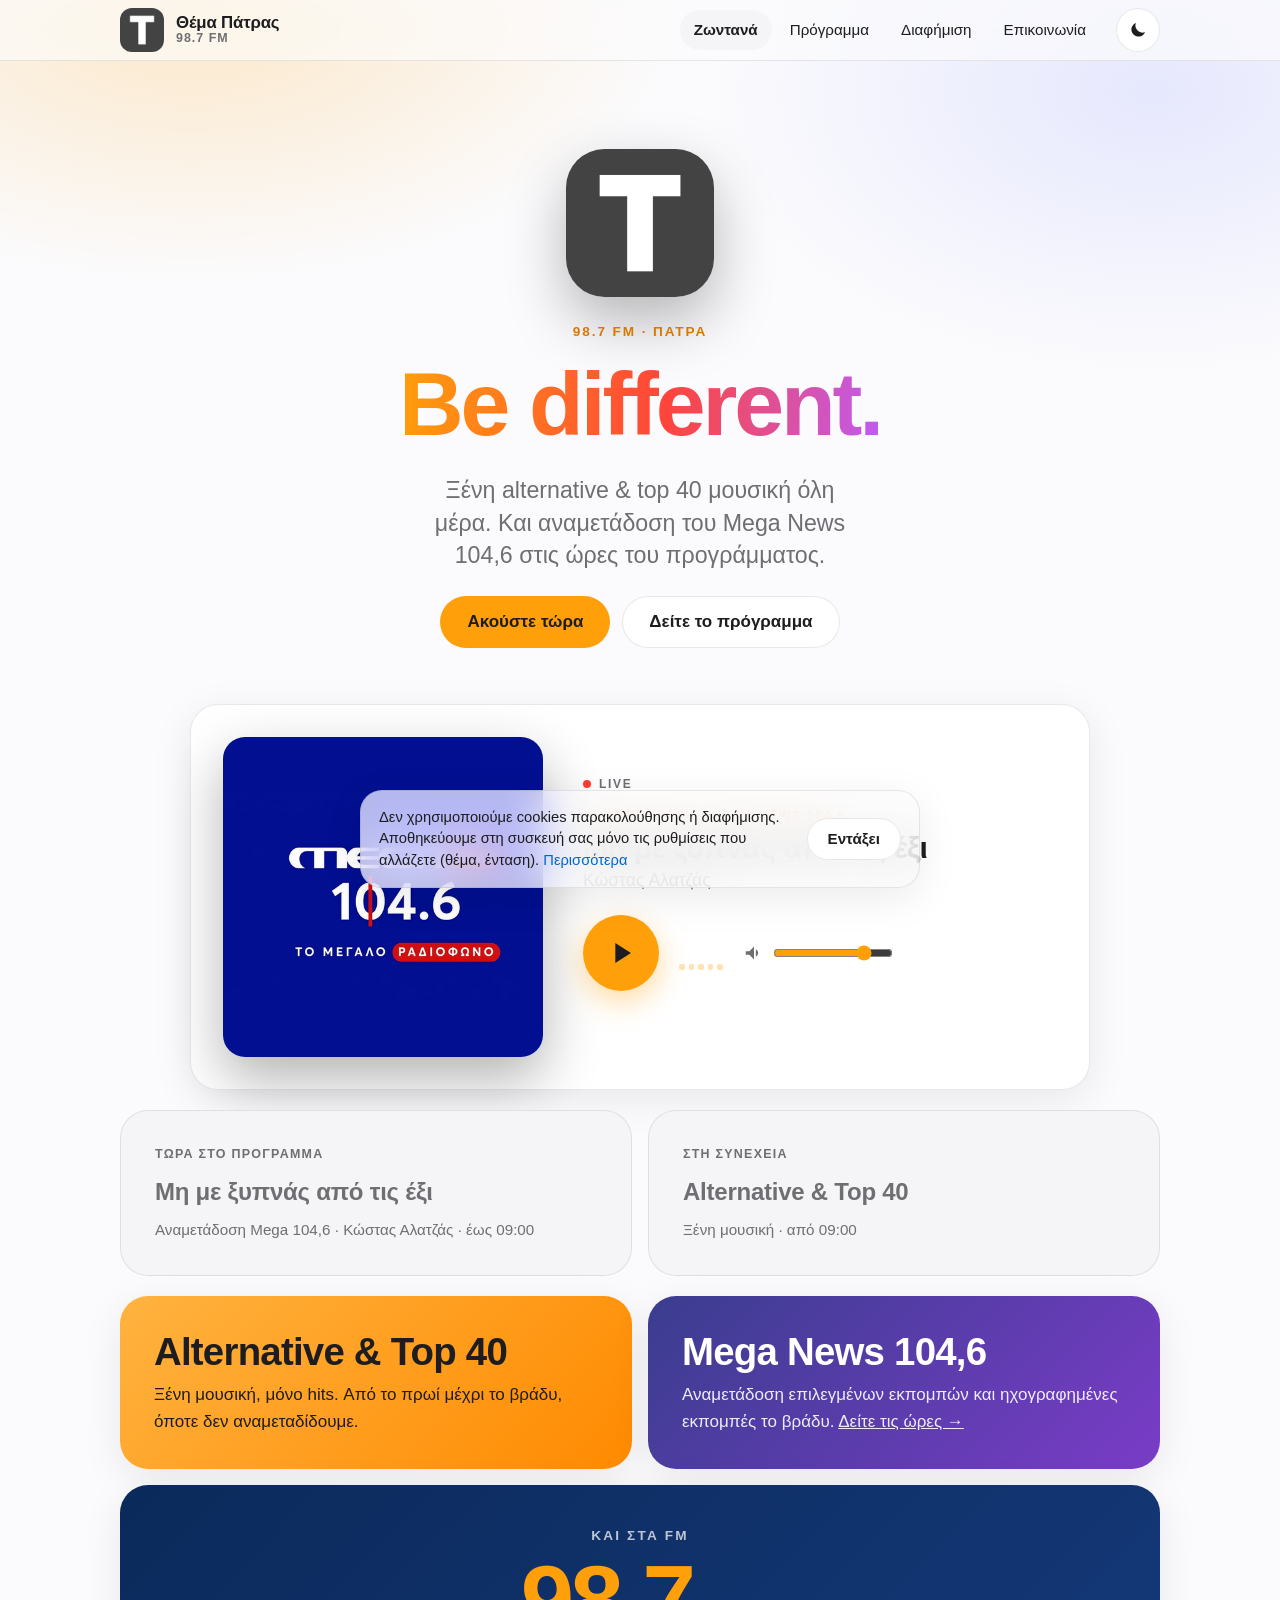
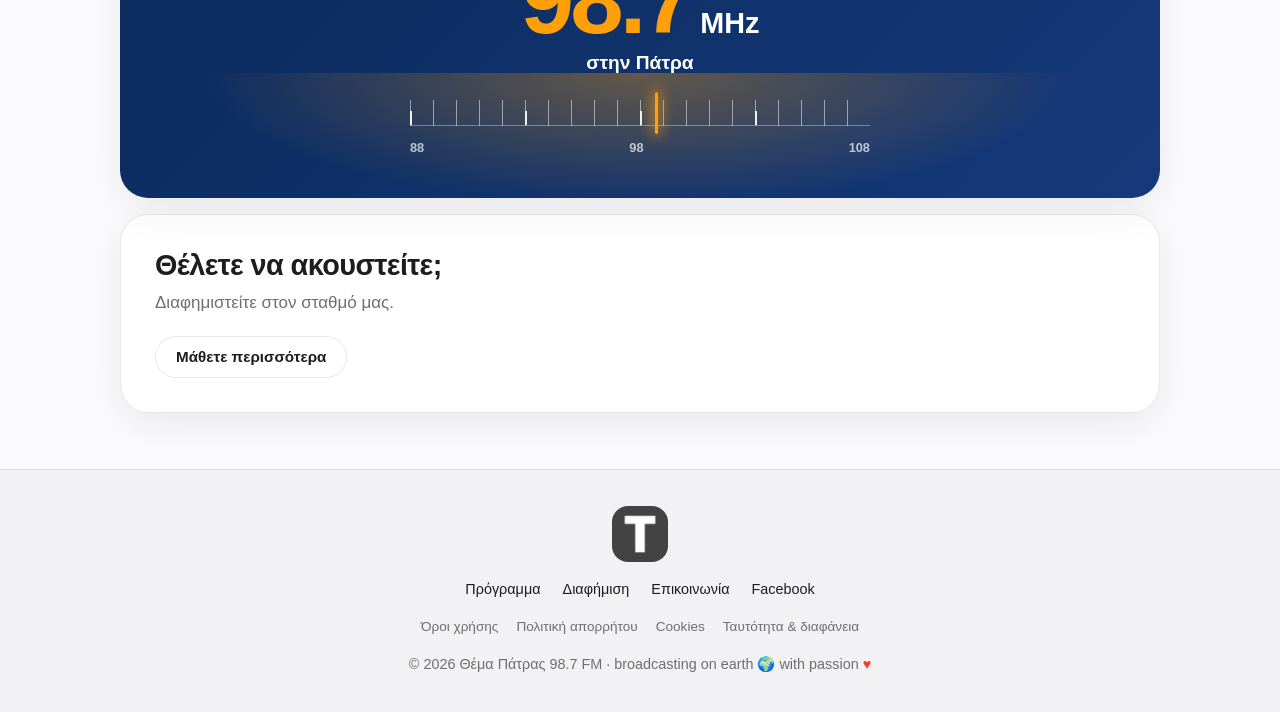
==== index.html @ 4e19d54f "changes" ====
<!DOCTYPE html>
<html lang="el">
<head>
<meta charset="utf-8">
<meta name="viewport" content="width=device-width, initial-scale=1, viewport-fit=cover">
<title>Θέμα Πάτρας 98.7 FM · Ακούστε ζωντανά</title>
<meta name="description" content="Ακούστε ζωντανά το Θέμα Πάτρας 98.7 FM. Ξένη alternative και top 40 μουσική, αναμετάδοση Mega News 104,6 και διαφημιστικά πακέτα για επιχειρήσεις της Πάτρας.">
<link rel="canonical" href="https://themapatras.gr/">
<meta name="google-site-verification" content="m3Zw3w_O_yiJUSuFVRw_NWfstfQjdAw9A45Jegm-8Cs">
<meta name="theme-color" content="#fbfbfd">
<meta name="color-scheme" content="light dark">
<meta name="apple-mobile-web-app-capable" content="yes">
<meta name="mobile-web-app-capable" content="yes">
<meta name="apple-mobile-web-app-title" content="Θέμα 98.7">
<meta property="og:type" content="website">
<meta property="og:site_name" content="Θέμα Πάτρας 98.7 FM">
<meta property="og:title" content="Θέμα Πάτρας 98.7 FM · be different">
<meta property="og:description" content="Ακούστε ζωντανά, στο browser σας ή στους 98.7 FM στην Πάτρα.">
<meta property="og:url" content="https://themapatras.gr/">
<meta property="og:image" content="https://themapatras.gr/images/og-image.png">
<meta property="og:locale" content="el_GR">
<meta name="twitter:card" content="summary_large_image">
<link rel="icon" href="favicon.ico" sizes="48x48">
<link rel="icon" type="image/png" sizes="32x32" href="favicon-32x32.png">
<link rel="icon" type="image/png" sizes="16x16" href="favicon-16x16.png">
<link rel="apple-touch-icon" sizes="180x180" href="apple-touch-icon.png">
<link rel="manifest" href="site.webmanifest">
<link rel="preconnect" href="https://radio.themapatras.gr">
<script>try{var t=localStorage.getItem('theme');if(t)document.documentElement.dataset.theme=t}catch(e){}</script>
<link rel="stylesheet" href="style.css">
<script type="application/ld+json">{"@context":"https://schema.org","@type":"RadioStation","name":"Θέμα Πάτρας 98.7 FM","slogan":"be different","url":"https://themapatras.gr/","logo":"https://themapatras.gr/images/mark.png","email":"themapatras@gmail.com","telephone":"+302610995364","areaServed":"Πάτρα","sameAs":["https://www.facebook.com/themapatras"]}</script>
</head>
<body data-route="home">
<a class="skip" href="#main">Μετάβαση στο περιεχόμενο</a>
<div class="ambient" aria-hidden="true"><div class="ambient-art" id="ambient"></div></div>

<header class="nav" id="top">
  <div class="nav-in">
    <a class="brand" href="#/" aria-label="Θέμα Πάτρας 98.7 FM, αρχική">
      <img src="images/mark.png" width="44" height="44" alt="">
      <span><b>Θέμα Πάτρας</b><small>98.7 FM</small></span>
    </a>
    <nav class="links" aria-label="Κύριο μενού">
      <a href="#/" data-r="home">Ζωντανά</a>
      <a href="#/programma" data-r="programma">Πρόγραμμα</a>
      <a href="#/diafimisi" data-r="diafimisi">Διαφήμιση</a>
      <a href="#/epikoinonia" data-r="epikoinonia">Επικοινωνία</a>
    </nav>
    <div class="nav-actions">
      <button id="theme" class="icon-btn" type="button" aria-label="Εναλλαγή φωτεινού και σκούρου θέματος">
        <svg class="i-moon" viewBox="0 0 24 24" aria-hidden="true"><path d="M20.5 14.5A8.5 8.5 0 0 1 9.5 3.5a8.5 8.5 0 1 0 11 11z"/></svg>
        <svg class="i-sun" viewBox="0 0 24 24" aria-hidden="true"><circle cx="12" cy="12" r="4.2"/><path d="M12 2v2.5M12 19.5V22M2 12h2.5M19.5 12H22M4.9 4.9l1.8 1.8M17.3 17.3l1.8 1.8M4.9 19.1l1.8-1.8M17.3 6.7l1.8-1.8" stroke="currentColor" stroke-width="1.8" stroke-linecap="round" fill="none"/></svg>
      </button>
      <button id="burger" class="icon-btn burger" type="button" aria-label="Μενού" aria-expanded="false" aria-controls="menu"><span></span><span></span></button>
    </div>
  </div>
</header>
<nav id="menu" class="menu" hidden aria-label="Μενού κινητού">
  <a href="#/" data-r="home">Ζωντανά</a>
  <a href="#/programma" data-r="programma">Πρόγραμμα</a>
  <a href="#/diafimisi" data-r="diafimisi">Διαφήμιση</a>
  <a href="#/epikoinonia" data-r="epikoinonia">Επικοινωνία</a>
</nav>

<main id="main">

<!-- ============ ΑΡΧΙΚΗ ============ -->
<section class="view" id="v-home" data-title="Θέμα Πάτρας 98.7 FM · Ακούστε ζωντανά">
  <div class="hero">
    <img class="hero-mark" src="images/mark.png" width="120" height="120" alt="Λογότυπο Θέμα Πάτρας">
    <p class="eyebrow">98.7 FM · Πάτρα</p>
    <h1 tabindex="-1">Be different.</h1>
    <p class="lead">Ξένη alternative &amp; top 40 μουσική όλη μέρα. Και αναμετάδοση του Mega News 104,6 στις ώρες του προγράμματος.</p>
    <div class="cta">
      <button class="btn primary" type="button" data-play id="hero-play">Ακούστε τώρα</button>
      <a class="btn" href="#/programma">Δείτε το πρόγραμμα</a>
    </div>
  </div>

  <section class="card player" id="player" aria-label="Ζωντανή αναπαραγωγή">
    <div class="art"><img id="art" src="images/mark.png" alt="Εξώφυλλο τραγουδιού" width="400" height="400"></div>
    <div class="info">
      <span class="live"><i></i> LIVE</span>
      <p class="label" id="label">Τώρα παίζει</p>
      <p class="title" id="title" aria-live="polite">Πατήστε play για να ακούσετε</p>
      <p class="artist" id="artist"></p>
      <div class="controls">
        <button id="play" class="play" type="button" aria-label="Αναπαραγωγή" data-play>
          <svg class="i-play" viewBox="0 0 24 24" aria-hidden="true"><path d="M8 5v14l11-7z"/></svg>
          <svg class="i-pause" viewBox="0 0 24 24" aria-hidden="true"><path d="M6 5h4v14H6zM14 5h4v14h-4z"/></svg>
          <span class="spin" aria-hidden="true"></span>
        </button>
        <div class="eq" aria-hidden="true"><b></b><b></b><b></b><b></b><b></b></div>
        <label class="vol"><span class="sr">Ένταση</span>
          <svg viewBox="0 0 24 24" aria-hidden="true"><path d="M3 10v4h4l5 5V5L7 10zm13.5 2a4.5 4.5 0 0 0-2.5-4v8a4.5 4.5 0 0 0 2.5-4z"/></svg>
          <input id="vol" type="range" min="0" max="1" step="0.01" value="0.8">
        </label>
      </div>
      <p class="status" id="status" role="status"></p>
    </div>
  </section>

  <div class="nownext reveal">
    <div class="tile"><p class="k">Τώρα στο πρόγραμμα</p><p class="v" id="now-t">—</p><p class="s" id="now-s"></p></div>
    <div class="tile"><p class="k">Στη συνέχεια</p><p class="v" id="next-t">—</p><p class="s" id="next-s"></p></div>
  </div>

  <div class="bento">
    <article class="tile big warm reveal"><h2>Alternative &amp; Top 40</h2><p>Ξένη μουσική, μόνο hits. Από το πρωί μέχρι το βράδυ, όποτε δεν αναμεταδίδουμε.</p></article>
    <article class="tile big cool reveal"><h2>Mega News 104,6</h2><p>Αναμετάδοση επιλεγμένων εκπομπών και ηχογραφημένες εκπομπές το βράδυ. <a href="#/programma">Δείτε τις ώρες →</a></p></article>
    <div class="freq-card reveal">
      <p class="fc-k">Και στα FM</p>
      <p class="fc-num">98.7<small>MHz</small></p>
      <p class="fc-s">στην Πάτρα</p>
      <div class="dial" aria-hidden="true"><div class="ticks"></div><i></i><div class="scale"><span>88</span><span>98</span><span>108</span></div></div>
    </div>
    <article class="tile wide reveal"><h2>Θέλετε να ακουστείτε;</h2><p>Διαφημιστείτε στον σταθμό μας.</p><a class="btn small" href="#/diafimisi">Μάθετε περισσότερα</a></article>
  </div>
</section>

<!-- ============ ΠΡΟΓΡΑΜΜΑ ============ -->
<section class="view" id="v-programma" data-title="Πρόγραμμα · Θέμα Πάτρας 98.7 FM" hidden>
  <header class="pagehead"><p class="eyebrow">Εβδομαδιαίο</p><h1 tabindex="-1">Πρόγραμμα</h1>
    <p class="lead">Αναμετάδοση του <strong>Mega News 104,6</strong> στις ώρες που φαίνονται και ηχογραφημένες εκπομπές το βράδυ. Τις υπόλοιπες ώρες παίζει ξένη alternative &amp; top 40 μουσική.</p></header>
  <div class="seg" id="tabs" role="tablist" aria-label="Ημέρα"></div>
  <ul class="plist card" id="plist"></ul>
</section>

<!-- ============ ΔΙΑΦΗΜΙΣΗ ============ -->
<section class="view" id="v-diafimisi" data-title="Διαφήμιση · Θέμα Πάτρας 98.7 FM" hidden>
  <header class="pagehead"><p class="eyebrow">Για επιχειρήσεις</p><h1 tabindex="-1">Διαφημιστείτε στον σταθμό μας!</h1>
    <p class="lead">Επικοινωνήστε μαζί μας για να προβάλετε την επιχείρησή σας στους ακροατές μας.</p></header>
  <div class="bento three">
    <article class="tile reveal"><svg class="ico" viewBox="0 0 24 24" aria-hidden="true"><path d="M12 12a4 4 0 1 0 0-8 4 4 0 0 0 0 8zm-8 8a8 8 0 0 1 16 0z"/></svg><h2>Χιλιάδες ακροατές</h2><p>Φτάνουμε σε χιλιάδες ακροατές καθημερινά.</p></article>
    <article class="tile reveal"><svg class="ico" viewBox="0 0 24 24" aria-hidden="true"><path d="M4 4h16v12H8l-4 4zM8 8h8M8 12h5" fill="none" stroke="currentColor" stroke-width="2" stroke-linecap="round" stroke-linejoin="round"/></svg><h2>Προσαρμοσμένα πακέτα</h2><p>Διαφημιστικά πακέτα στα μέτρα της επιχείρησής σας.</p></article>
    <article class="tile reveal"><svg class="ico" viewBox="0 0 24 24" aria-hidden="true"><path d="M12 3l2.7 5.6 6.1.9-4.4 4.3 1 6.1L12 17l-5.4 2.9 1-6.1L3.2 9.5l6.1-.9z"/></svg><h2>Επιλεγμένο κοινό</h2><p>Κοινό με ισχυρή αγοραστική δύναμη.</p></article>
  </div>
  <div class="cta center reveal">
    <a class="btn primary" href="tel:+302610995364">📞 2610 995364</a>
    <a class="btn" href="#/epikoinonia">✉️ Στείλτε μήνυμα</a>
  </div>
</section>

<!-- ============ ΕΠΙΚΟΙΝΩΝΙΑ ============ -->
<section class="view" id="v-epikoinonia" data-title="Επικοινωνία · Θέμα Πάτρας 98.7 FM" hidden>
  <header class="pagehead"><p class="eyebrow">Μιλήστε μαζί μας</p><h1 tabindex="-1">Επικοινωνία</h1>
    <p class="lead">Στείλτε μας μήνυμα και θα σας απαντήσουμε το συντομότερο.</p></header>
  <div class="two">
    <div class="stack">
      <a class="tile link" href="tel:+302610995364"><span class="ic"><svg viewBox="0 0 24 24" aria-hidden="true"><path d="M22 16.9v3a2 2 0 0 1-2.2 2 19.8 19.8 0 0 1-8.6-3.1 19.5 19.5 0 0 1-6-6A19.8 19.8 0 0 1 2.1 4.2 2 2 0 0 1 4.1 2h3a2 2 0 0 1 2 1.7c.1 1 .4 1.9.7 2.8a2 2 0 0 1-.5 2.1L8.1 9.9a16 16 0 0 0 6 6l1.3-1.3a2 2 0 0 1 2.1-.4c.9.3 1.8.6 2.8.7a2 2 0 0 1 1.7 2z"/></svg></span><span class="lt"><span class="k">Τηλέφωνο</span><span class="v">2610 995364</span></span></a>
      <a class="tile link" href="mailto:themapatras@gmail.com"><span class="ic"><svg viewBox="0 0 24 24" aria-hidden="true"><rect x="3" y="5" width="18" height="14" rx="2"/><path d="m3 7 9 6 9-6"/></svg></span><span class="lt"><span class="k">Email</span><span class="v">themapatras@gmail.com</span></span></a>
      <a class="tile link" href="https://www.facebook.com/themapatras" target="_blank" rel="noopener"><span class="ic ic-fb"><svg viewBox="0 0 24 24" aria-hidden="true"><path d="M13.5 22v-8h2.7l.5-3.2h-3.2V8.7c0-.9.4-1.7 1.8-1.7H17V4.2S15.7 4 14.5 4C12 4 10.4 5.5 10.4 8.3v2.5H7.7V14h2.7v8z"/></svg></span><span class="lt"><span class="k">Facebook</span><span class="v">Ακολουθήστε μας</span></span></a>
      <div class="tile link static"><span class="ic"><svg viewBox="0 0 24 24" aria-hidden="true"><circle cx="12" cy="12" r="2"/><path d="M16.24 7.76a6 6 0 0 1 0 8.49m-8.48-.01a6 6 0 0 1 0-8.49m11.31-2.82a10 10 0 0 1 0 14.14m-14.14 0a10 10 0 0 1 0-14.14"/></svg></span><span class="lt"><span class="k">Συχνότητα</span><span class="v">98.7 FM · Πάτρα</span></span></div>
    </div>
    <form id="cform" class="card" novalidate>
      <label>Θέμα
        <select name="topic">
          <option>Γενικό μήνυμα</option>
          <option>Διαφήμιση</option>
          <option>Πρόταση για το πρόγραμμα</option>
          <option>Τεχνικό πρόβλημα</option>
        </select>
      </label>
      <label>Όνομα<input name="name" required maxlength="80" autocomplete="name"></label>
      <label>Τηλέφωνο (προαιρετικά)<input name="phone" type="tel" maxlength="30" autocomplete="tel" inputmode="tel"></label>
      <label>Μήνυμα<textarea name="message" rows="5" required maxlength="1500"></textarea></label>
      <button class="btn primary" type="submit">Άνοιγμα στο email μου</button>
      <p class="cnote">Θα ανοίξει το πρόγραμμα email σας με έτοιμο μήνυμα προς <strong>themapatras@gmail.com</strong>. Το μήνυμα φεύγει μόνο όταν πατήσετε εσείς «Αποστολή». Τίποτα δεν στέλνεται από τον ιστότοπο. <a href="#/aporrito">Απόρρητο</a></p>
      <p class="cstatus" id="cstatus" role="status"></p>
      <button class="btn small" type="button" id="ccopy" hidden>Αντιγραφή μηνύματος</button>
    </form>
  </div>
</section>

<!-- ============ ΟΡΟΙ ΧΡΗΣΗΣ ============ -->
<section class="view" id="v-oroi-xrisis" data-title="Όροι Χρήσης · Θέμα Πάτρας 98.7 FM" hidden>
  <header class="pagehead"><p class="eyebrow">Νομικά</p><h1 tabindex="-1">Όροι Χρήσης</h1><p class="lead">Τελευταία ενημέρωση: 22 Οκτωβρίου 2026</p></header>
  <article class="card doc">
    <h2>1. Ποιοι είμαστε και αποδοχή των όρων</h2>
    <p>Ο ιστότοπος themapatras.gr λειτουργεί για τον ραδιοφωνικό σταθμό «Θέμα Πάτρας 98.7 FM». Τα στοιχεία του φορέα που τον λειτουργεί αναγράφονται στη σελίδα <a href="#/taytotita">Ταυτότητα &amp; διαφάνεια</a>. Με την πρόσβαση και τη χρήση του ιστότοπου αποδέχεστε τους παρόντες όρους. Αν δεν συμφωνείτε, παρακαλούμε να μη χρησιμοποιείτε τον ιστότοπο.</p>

    <h2>2. Τι προσφέρει ο ιστότοπος</h2>
    <p>Ζωντανή ακρόαση του προγράμματος του σταθμού, πληροφορίες για το πρόγραμμα, στοιχεία και φόρμα επικοινωνίας και πληροφορίες για διαφήμιση στον σταθμό. Η ακρόαση είναι δωρεάν. Το κόστος της σύνδεσής σας στο διαδίκτυο (π.χ. δεδομένα κινητής) βαρύνει εσάς.</p>

    <h2>3. Πρόγραμμα, αναμεταδόσεις και ηχογραφημένες εκπομπές</h2>
    <p>Το πρόγραμμα που εμφανίζεται είναι ενδεικτικό και μπορεί να αλλάξει οποιαδήποτε στιγμή χωρίς προειδοποίηση. Ο σταθμός αναμεταδίδει επιλεγμένες εκπομπές του Mega News 104,6 και παίζει ηχογραφημένες εκπομπές. Οι ηχογραφημένες εκπομπές ενδέχεται να είναι της προηγούμενης ημέρας, ανάλογα με το πότε τις διαθέτει το Mega News 104,6, και η διάρκειά τους είναι μεταβλητή.</p>
    <p>Οι τίτλοι εκπομπών, τα ονόματα παρουσιαστών, τα λογότυπα και τα διακριτικά γνωρίσματα του Mega News 104,6 και κάθε άλλου τρίτου ανήκουν στους νόμιμους δικαιούχους τους. Αναφέρονται αποκλειστικά για την ενημέρωση του κοινού σχετικά με το πρόγραμμα και δεν σημαίνουν ότι ο δικαιούχος εγκρίνει ή χρηματοδοτεί τον ιστότοπό μας, εκτός αν αναφέρεται ρητά.</p>

    <h2>4. Πνευματική ιδιοκτησία</h2>
    <p>Το περιεχόμενο του ιστότοπου και του προγράμματος (μουσική, εκπομπές, κείμενα, γραφικά, λογότυπα, σχεδιασμός και κώδικας) προστατεύεται από τη νομοθεσία για την πνευματική ιδιοκτησία (ν. 2121/1993) και τις διεθνείς συμβάσεις. Επιτρέπεται η ακρόαση για προσωπική, μη εμπορική χρήση.</p>
    <p>Χωρίς προηγούμενη γραπτή άδεια απαγορεύονται: η ηχογράφηση ή η αποθήκευση του προγράμματος, η αναμετάδοση, η δημόσια εκτέλεση ή η διάθεσή του σε τρίτους, η ενσωμάτωση του player σε άλλους ιστότοπους ή εφαρμογές, και η αυτοματοποιημένη συλλογή (scraping) περιεχομένου. Επιτρέπεται η σύνδεση (link) προς την αρχική σελίδα.</p>

    <h2>5. Στοιχεία από υπηρεσίες τρίτων</h2>
    <p>Τα εξώφυλλα και τα στοιχεία των τραγουδιών που εμφανίζονται στο «Τώρα παίζει» αντλούνται αυτόματα από υπηρεσίες τρίτων (Apple iTunes Search, Deezer, MusicBrainz και Cover Art Archive) και ανήκουν στους δικαιούχους τους. Ο καιρός προέρχεται από την υπηρεσία Open-Meteo. Τα στοιχεία αυτά είναι ενδεικτικά, μπορεί να είναι ανακριβή ή να λείπουν και δεν τα ελέγχουμε.</p>

    <h2>6. Διαφημίσεις</h2>
    <p>Ο διαφημιζόμενος ευθύνεται για το περιεχόμενο και τη νομιμότητα των διαφημιστικών του μηνυμάτων, σύμφωνα με την ισχύουσα νομοθεσία (μεταξύ άλλων την προστασία των καταναλωτών, ν. 2251/1994). Η προβολή μιας διαφήμισης δεν σημαίνει ότι ο σταθμός εγκρίνει το προϊόν ή την υπηρεσία.</p>

    <h2>7. Φόρμα επικοινωνίας</h2>
    <p>Μέσω της φόρμας μπορείτε να μας γράψετε για θέματα διαφήμισης, προγράμματος ή γενικά. Μην αποστέλλετε παράνομο, υβριστικό ή παραπλανητικό περιεχόμενο, ανεπιθύμητη διαφήμιση (spam) ή προσωπικά δεδομένα τρίτων. Η φόρμα δεν είναι κανάλι για έκτακτη ανάγκη. Για την επεξεργασία των στοιχείων σας δείτε την <a href="#/aporrito">Πολιτική Απορρήτου</a>.</p>

    <h2>8. Ορθή χρήση</h2>
    <p>Δεν επιτρέπεται να παρεμποδίζετε ή να υπερφορτώνετε τον ιστότοπο ή τον διακομιστή μετάδοσης, να παρακάμπτετε μέτρα ασφαλείας, να χρησιμοποιείτε αυτοματοποιημένα μέσα για μαζική λήψη του stream ή να χρησιμοποιείτε τον ιστότοπο για παράνομους σκοπούς.</p>

    <h2>9. Διαθεσιμότητα και αποποίηση</h2>
    <p>Ο ιστότοπος και η μετάδοση παρέχονται «ως έχουν». Δεν εγγυόμαστε αδιάλειπτη λειτουργία, ποιότητα ή συνέχεια του σήματος, την ακρίβεια του προγράμματος και των πληροφοριών, ούτε ότι ο ιστότοπος είναι απαλλαγμένος από σφάλματα. Ο ιστότοπος μπορεί να διακοπεί προσωρινά για συντήρηση ή για λόγους πέρα από τον έλεγχό μας.</p>

    <h2>10. Περιορισμός ευθύνης</h2>
    <p>Στο μέτρο που το επιτρέπει ο νόμος, δεν ευθυνόμαστε για έμμεσες ή αποθετικές ζημίες που προκύπτουν από τη χρήση ή την αδυναμία χρήσης του ιστότοπου, ούτε για περιεχόμενο και υπηρεσίες τρίτων. Τίποτα στους παρόντες όρους δεν περιορίζει ευθύνη που από τον νόμο δεν μπορεί να αποκλειστεί (π.χ. για δόλο ή βαρεία αμέλεια) ούτε τα δικαιώματα που έχετε ως καταναλωτής.</p>

    <h2>11. Σύνδεσμοι προς άλλους ιστότοπους</h2>
    <p>Ο ιστότοπος περιέχει σύνδεσμο προς τη σελίδα μας στο Facebook. Δεν ελέγχουμε και δεν ευθυνόμαστε για το περιεχόμενο και τους όρους ιστότοπων τρίτων.</p>

    <h2>12. Προσωπικά δεδομένα και cookies</h2>
    <p>Δείτε την <a href="#/aporrito">Πολιτική Απορρήτου</a> και την <a href="#/cookies">Πολιτική Cookies</a>.</p>

    <h2>13. Τροποποίηση των όρων</h2>
    <p>Μπορούμε να τροποποιούμε τους παρόντες όρους. Η ισχύουσα έκδοση είναι πάντα αυτή που δημοσιεύεται εδώ, με την ημερομηνία της τελευταίας ενημέρωσης.</p>

    <h2>14. Εφαρμοστέο δίκαιο και επίλυση διαφορών</h2>
    <p>Οι παρόντες όροι διέπονται από το ελληνικό δίκαιο. Σε περίπτωση διαφοράς, προτείνουμε πρώτα την επίλυσή της φιλικά, επικοινωνώντας μαζί μας. Αν αυτό δεν είναι εφικτό, αρμόδια είναι τα δικαστήρια της Πάτρας, με την επιφύλαξη των αναγκαστικού δικαίου διατάξεων που προστατεύουν τους καταναλωτές.</p>

    <h2>15. Επικοινωνία</h2>
    <p>themapatras@gmail.com · <a href="tel:+302610995364">2610 995364</a></p>
  </article>
</section>

<!-- ============ ΑΠΟΡΡΗΤΟ ============ -->
<section class="view" id="v-aporrito" data-title="Πολιτική Απορρήτου · Θέμα Πάτρας 98.7 FM" hidden>
  <header class="pagehead"><p class="eyebrow">Νομικά</p><h1 tabindex="-1">Πολιτική Απορρήτου</h1><p class="lead">Τελευταία ενημέρωση: 22 Οκτωβρίου 2026</p></header>
  <article class="card doc">
    <p>Σεβόμαστε τα προσωπικά σας δεδομένα και συλλέγουμε τα ελάχιστα δυνατά. Ο ιστότοπος <strong>δεν έχει εγγραφή χρηστών, δεν έχει διαφημίσεις και δεν χρησιμοποιεί εργαλεία στατιστικής ή παρακολούθησης</strong> (π.χ. Google Analytics). Η σελίδα εξηγεί ποια δεδομένα επεξεργαζόμαστε, γιατί, και ποια είναι τα δικαιώματά σας, σύμφωνα με τον Γενικό Κανονισμό Προστασίας Δεδομένων (ΕΕ) 2016/679 (ΓΚΠΔ) και τον ν. 4624/2019.</p>

    <h2>1. Υπεύθυνος επεξεργασίας</h2>
    <p>Υπεύθυνος επεξεργασίας είναι ο φορέας που λειτουργεί τον σταθμό «Θέμα Πάτρας 98.7 FM». Τα πλήρη στοιχεία του αναγράφονται στη σελίδα <a href="#/taytotita">Ταυτότητα &amp; διαφάνεια</a>. Για κάθε θέμα προσωπικών δεδομένων μπορείτε να επικοινωνείτε στο <a href="mailto:themapatras@gmail.com">themapatras@gmail.com</a>.</p>

    <h2>2. Ποια δεδομένα επεξεργαζόμαστε</h2>
    <h3>α) Όταν ακούτε το ραδιόφωνο</h3>
    <p>Ο διακομιστής μετάδοσης (radio.themapatras.gr) λαμβάνει τεχνικά στοιχεία σύνδεσης, όπως η διεύθυνση IP, ο τύπος συσκευής/προγράμματος περιήγησης και η ώρα σύνδεσης, για να σας στείλει τον ήχο. Σκοπός: παροχή της υπηρεσίας, ασφάλεια και ενδεικτικά στατιστικά αριθμού ακροατών. Νομική βάση: έννομο συμφέρον μας να λειτουργεί και να προστατεύεται η υπηρεσία (άρθρο 6 παρ. 1 στ΄ ΓΚΠΔ). Τα στοιχεία διατηρούνται μόνο για όσο χρόνο είναι αναγκαίο για τους παραπάνω σκοπούς.</p>
    <h3>β) Όταν επισκέπτεστε τον ιστότοπο</h3>
    <p>Ο ιστότοπος φιλοξενείται στην υπηρεσία DigitalOcean (κέντρο δεδομένων Φρανκφούρτης). Ο πάροχος φιλοξενίας επεξεργάζεται τεχνικά δεδομένα σύνδεσης (π.χ. διεύθυνση IP) για τη λειτουργία και την ασφάλεια της υπηρεσίας.</p>
    <h3>γ) Όταν μας γράφετε από τη σελίδα Επικοινωνία</h3>
    <p>Η φόρμα δεν στέλνει δεδομένα από τον ιστότοπο και δεν τα αποθηκεύουμε. Συντάσσει ένα μήνυμα και το ανοίγει στο δικό σας πρόγραμμα email, προς themapatras@gmail.com (υπηρεσία Gmail της Google). Το μήνυμα φτάνει σε εμάς μόνο αν το στείλετε εσείς. Όταν το λάβουμε, επεξεργαζόμαστε τα στοιχεία που περιέχει (email σας, όνομα, προαιρετικά τηλέφωνο και το κείμενο) για να σας απαντήσουμε και να διεκπεραιώσουμε το αίτημά σας (π.χ. πρόταση διαφήμισης). Νομική βάση: η λήψη μέτρων κατόπιν αιτήματός σας (άρθρο 6 παρ. 1 β΄) και, για κάθε άλλο μήνυμα, το έννομο συμφέρον μας να απαντάμε σε όσους μας γράφουν (άρθρο 6 παρ. 1 στ΄). Διατηρούμε το μήνυμα για όσο χρειάζεται για να απαντήσουμε και να διεκπεραιώσουμε το αίτημα, και μετά το διαγράφουμε, εκτός αν υπάρχει νομική υποχρέωση ή συνεργασία που απαιτεί μεγαλύτερη διατήρηση.</p>
    <h3>δ) Υπηρεσίες τρίτων που καλεί η σελίδα</h3>
    <p>Για τη λειτουργία της σελίδας γίνονται κλήσεις στις εξής υπηρεσίες: <strong>Open-Meteo</strong> (καιρός Πάτρας), και, για το εξώφυλλο του τραγουδιού που παίζει, στις <strong>Apple (iTunes Search)</strong>, <strong>Deezer</strong>, <strong>MusicBrainz</strong> και <strong>Cover Art Archive</strong>. Προς τις υπηρεσίες αυτές στέλνονται μόνο το όνομα του καλλιτέχνη και ο τίτλος του τραγουδιού ή οι συντεταγμένες της Πάτρας, όχι δικά σας στοιχεία. Λόγω της φύσης του διαδικτύου, κάθε υπηρεσία βλέπει τη διεύθυνση IP σας και εφαρμόζει τη δική της πολιτική απορρήτου. Νομική βάση: έννομο συμφέρον μας να προσφέρουμε πλήρη εμπειρία (άρθρο 6 παρ. 1 στ΄).</p>
    <h3>ε) Αποθήκευση ρυθμίσεων στη συσκευή σας</h3>
    <p>Αποθηκεύουμε στη συσκευή σας μόνο τις ρυθμίσεις που εσείς αλλάζετε (θέμα εμφάνισης, ένταση ήχου). Δείτε την <a href="#/cookies">Πολιτική Cookies</a>.</p>

    <h2>3. Αποδέκτες των δεδομένων</h2>
    <p>Δεν πουλάμε ούτε μοιραζόμαστε τα δεδομένα σας για διαφημιστικούς σκοπούς. Αποδέκτες είναι μόνο οι πάροχοι που αναφέρονται παραπάνω και που είναι απαραίτητοι για τη λειτουργία (φιλοξενία, email), καθώς και δημόσιες αρχές όταν το απαιτεί ο νόμος.</p>

    <h2>4. Διαβίβαση εκτός Ευρωπαϊκού Οικονομικού Χώρου</h2>
    <p>Ορισμένοι από τους παραπάνω παρόχους (π.χ. Google, Apple, MusicBrainz/Internet Archive) ενδέχεται να βρίσκονται ή να επεξεργάζονται δεδομένα εκτός ΕΟΧ, π.χ. στις ΗΠΑ, με τις εγγυήσεις που προβλέπει ο ΓΚΠΔ (άρθρα 44 επ.). Η αποστολή email προς εμάς γίνεται με δική σας πρωτοβουλία.</p>

    <h2>5. Τα δικαιώματά σας</h2>
    <p>Έχετε δικαίωμα πρόσβασης στα δεδομένα σας, διόρθωσης, διαγραφής, περιορισμού της επεξεργασίας, φορητότητας και εναντίωσης. Όπου η επεξεργασία βασίζεται στη συγκατάθεσή σας, μπορείτε να την ανακαλέσετε οποτεδήποτε, χωρίς να θίγεται η νομιμότητα της επεξεργασίας που έγινε πριν την ανάκληση. Για να τα ασκήσετε, γράψτε μας στο <a href="mailto:themapatras@gmail.com">themapatras@gmail.com</a>. Θα απαντήσουμε το αργότερο εντός ενός μηνός, σύμφωνα με τον ΓΚΠΔ.</p>
    <p>Έχετε επίσης δικαίωμα να υποβάλετε καταγγελία στην Αρχή Προστασίας Δεδομένων Προσωπικού Χαρακτήρα (Κηφισίας 1-3, 115 23 Αθήνα, <a href="https://www.dpa.gr" target="_blank" rel="noopener">www.dpa.gr</a>, τηλ. 210 6475600).</p>

    <h2>6. Ασφάλεια</h2>
    <p>Ο ιστότοπος λειτουργεί με κρυπτογραφημένη σύνδεση (HTTPS). Συλλέγουμε μόνο τα απαραίτητα και περιορίζουμε την πρόσβαση στα μηνύματα που λαμβάνουμε.</p>

    <h2>7. Ανήλικοι</h2>
    <p>Ο ιστότοπος δεν απευθύνεται σε παιδιά κάτω των 15 ετών και δεν συλλέγουμε εν γνώσει μας δεδομένα τους. Αν πιστεύετε ότι ανήλικος μας έστειλε στοιχεία, επικοινωνήστε μαζί μας για να τα διαγράψουμε.</p>

    <h2>8. Αυτοματοποιημένες αποφάσεις</h2>
    <p>Δεν κάνουμε αυτοματοποιημένη λήψη αποφάσεων ή κατάρτιση προφίλ με βάση τα δεδομένα σας.</p>

    <h2>9. Αλλαγές</h2>
    <p>Αν αλλάξει ο τρόπος που επεξεργαζόμαστε δεδομένα, θα ενημερώσουμε τη σελίδα και την ημερομηνία της τελευταίας ενημέρωσης.</p>
  </article>
</section>

<!-- ============ COOKIES ============ -->
<section class="view" id="v-cookies" data-title="Πολιτική Cookies · Θέμα Πάτρας 98.7 FM" hidden>
  <header class="pagehead"><p class="eyebrow">Νομικά</p><h1 tabindex="-1">Πολιτική Cookies</h1><p class="lead">Τελευταία ενημέρωση: 22 Οκτωβρίου 2026</p></header>
  <article class="card doc">
    <h2>Συνοπτικά</h2>
    <p>Ο ιστότοπος <strong>δεν ορίζει cookies</strong> και <strong>δεν χρησιμοποιεί cookies παρακολούθησης, στατιστικής ή διαφήμισης</strong>. Χρησιμοποιεί μόνο την τοπική αποθήκευση του προγράμματος περιήγησής σας (localStorage) για να θυμάται ρυθμίσεις που εσείς επιλέγετε. Τίποτα από αυτά δεν αποστέλλεται σε εμάς ή σε τρίτους.</p>

    <h2>Τι αποθηκεύουμε στη συσκευή σας</h2>
    <dl class="kv">
      <div><dt><code>theme</code></dt><dd>Το θέμα εμφάνισης (φωτεινό ή σκούρο). Αποθηκεύεται μόνο όταν πατήσετε το κουμπί εναλλαγής θέματος.</dd></div>
      <div><dt><code>vol</code></dt><dd>Η ένταση του ήχου. Αποθηκεύεται μόνο όταν μετακινήσετε το ρυθμιστικό έντασης.</dd></div>
      <div><dt><code>notice</code></dt><dd>Ότι κλείσατε την ενημέρωση για την αποθήκευση ρυθμίσεων, ώστε να μην εμφανίζεται ξανά.</dd></div>
    </dl>
    <p>Οι τιμές αυτές παραμένουν στη συσκευή σας μέχρι να τις διαγράψετε. Πρόκειται για αποθήκευση που γίνεται κατόπιν δικής σας ενέργειας για να λειτουργεί η σελίδα όπως τη ρυθμίσατε, και δεν περιλαμβάνει στοιχεία που σας αναγνωρίζουν.</p>

    <h2>Υπηρεσίες τρίτων</h2>
    <p>Για τον καιρό και τα εξώφυλλα τραγουδιών, η σελίδα καλεί υπηρεσίες τρίτων (Open-Meteo, Apple, Deezer, MusicBrainz, Cover Art Archive). Εμείς δεν ορίζουμε cookies μέσω αυτών, αλλά κάθε υπηρεσία εφαρμόζει τη δική της πολιτική. Περισσότερα στην <a href="#/aporrito">Πολιτική Απορρήτου</a>. Στο υποσέλιδο υπάρχει μόνο σύνδεσμος προς το Facebook, χωρίς ενσωματωμένα εργαλεία κοινωνικών δικτύων.</p>

    <h2>Πώς να διαγράψετε ή να ελέγξετε τις ρυθμίσεις</h2>
    <p>Μπορείτε να διαγράψετε όσα αποθηκεύσαμε με το παρακάτω κουμπί, ή από τις ρυθμίσεις του προγράμματος περιήγησής σας (διαγραφή δεδομένων ιστότοπου).</p>
    <p><button type="button" class="btn small" id="clear-prefs">Διαγραφή αποθηκευμένων ρυθμίσεων</button> <span class="cstatus ok" id="clear-msg" role="status"></span></p>
  </article>
</section>

<!-- ============ ΤΑΥΤΟΤΗΤΑ ============ -->
<section class="view" id="v-taytotita" data-title="Ταυτότητα & διαφάνεια · Θέμα Πάτρας 98.7 FM" hidden>
  <header class="pagehead"><p class="eyebrow">Νομικά</p><h1 tabindex="-1">Ταυτότητα &amp; διαφάνεια</h1><p class="lead">Ποιοι είμαστε και πώς μπορείτε να επικοινωνήσετε μαζί μας</p></header>
  <article class="card doc">
    <h2>Στοιχεία σταθμού</h2>
    <dl class="kv" id="ident">
      <div><dt>Εμπορική επωνυμία</dt><dd>Θέμα Πάτρας 98.7 FM</dd></div>
      <div><dt>Συχνότητα</dt><dd>98.7 MHz FM, Πάτρα, και ζωντανά στο διαδίκτυο</dd></div>
      <div><dt>Ιστότοπος</dt><dd>themapatras.gr</dd></div>
      <div><dt>Τηλέφωνο</dt><dd><a href="tel:+302610995364">2610 995364</a></dd></div>
      <div><dt>Email</dt><dd><a href="mailto:themapatras@gmail.com">themapatras@gmail.com</a></dd></div>
      <div><dt>Facebook</dt><dd><a href="https://www.facebook.com/themapatras" target="_blank" rel="noopener">facebook.com/themapatras</a></dd></div>
    </dl>

    <h2>Διαφάνεια παρόχου υπηρεσιών μέσων ενημέρωσης</h2>
    <p>Σύμφωνα με τον Κανονισμό (ΕΕ) 2024/1083 για την ελευθερία των μέσων ενημέρωσης (European Media Freedom Act), που εφαρμόζεται στην Ελλάδα με τον ν. 5253/2025 (άρθρο 27), οι πάροχοι υπηρεσιών μέσων ενημέρωσης οφείλουν να παρέχουν εύκολα και άμεσα στοιχεία για την ταυτότητα και την ιδιοκτησία τους και για τα ποσά κρατικής διαφήμισης που εισέπραξαν. Τα στοιχεία αυτά δημοσιεύονται παρακάτω.</p>
    <dl class="kv" id="transp"></dl>

    <h2>Δικτύωση με το Mega News 104,6</h2>
    <p>Ο σταθμός αναμεταδίδει μέρος του προγράμματος του Mega News 104,6 βάσει συμφωνίας δικτύωσης, σύμφωνα με το άρθρο 11 του ν. 3592/2007 και την Οδηγία 1/2026 του ΕΣΡ. Ο συνολικός χρόνος δικτύωσης δεν υπερβαίνει τις έξι (6) ώρες ημερησίως. Οι ώρες αναμετάδοσης είναι: Δευτέρα–Παρασκευή 08:00–12:00 και 13:00–15:00, Σάββατο–Κυριακή 07:00–09:00 και 11:00–15:00. Οι εκπομπές αυτές παράγονται και ανήκουν στο Mega News 104,6.</p>

    <h2>Περιεχόμενο τρίτων</h2>
    <p>Ο σταθμός αναμεταδίδει επιλεγμένες εκπομπές του Mega News 104,6 και παίζει ηχογραφημένες εκπομπές. Για τις εκπομπές αυτές υπεύθυνος για το περιεχόμενο είναι ο εκάστοτε δημιουργός και πάροχός τους. Δείτε και τους <a href="#/oroi-xrisis">Όρους Χρήσης</a>.</p>

    <h2>Παράπονα και επικοινωνία</h2>
    <p>Για ερωτήματα, διορθώσεις ή παράπονα σχετικά με το πρόγραμμα ή τον ιστότοπο, γράψτε μας στο <a href="mailto:themapatras@gmail.com">themapatras@gmail.com</a> ή από τη σελίδα <a href="#/epikoinonia">Επικοινωνία</a>.</p>
  </article>
</section>

</main>

<footer class="foot">
  <div class="foot-in">
    <img src="images/mark.png" width="56" height="56" alt="">
    <p class="weather" id="weather" hidden></p>
    <nav class="flinks" aria-label="Υποσέλιδο">
      <a href="#/programma">Πρόγραμμα</a><a href="#/diafimisi">Διαφήμιση</a><a href="#/epikoinonia">Επικοινωνία</a>
      <a href="https://www.facebook.com/themapatras" target="_blank" rel="noopener">Facebook</a>
    </nav>
    <nav class="flinks legal" aria-label="Νομικά">
      <a href="#/oroi-xrisis">Όροι χρήσης</a><a href="#/aporrito">Πολιτική απορρήτου</a><a href="#/cookies">Cookies</a><a href="#/taytotita">Ταυτότητα &amp; διαφάνεια</a>
    </nav>
    <p class="copy">© <span id="year">2026</span> Θέμα Πάτρας 98.7 FM · broadcasting on earth 🌍 with passion <span class="heart">♥</span></p>
  </div>
</footer>

<!-- Μόνιμος mini player (εμφανίζεται σε όλες τις σελίδες εκτός της αρχικής) -->
<div class="mini" id="mini" role="region" aria-label="Ζωντανό ραδιόφωνο">
  <img id="mart" src="images/mark.png" width="48" height="48" alt="">
  <a class="mtxt" href="#/" aria-label="Μετάβαση στο player"><b id="mtitle">Θέμα Πάτρας 98.7</b><span id="martist">Πατήστε play</span></a>
  <button class="play sm" id="mini-play" type="button" aria-label="Αναπαραγωγή" data-play>
    <svg class="i-play" viewBox="0 0 24 24" aria-hidden="true"><path d="M8 5v14l11-7z"/></svg>
    <svg class="i-pause" viewBox="0 0 24 24" aria-hidden="true"><path d="M6 5h4v14H6zM14 5h4v14h-4z"/></svg>
    <span class="spin" aria-hidden="true"></span>
  </button>
</div>

<aside class="notice" id="notice" role="region" aria-label="Ενημέρωση για αποθήκευση ρυθμίσεων" hidden>
  <p>Δεν χρησιμοποιούμε cookies παρακολούθησης ή διαφήμισης. Αποθηκεύουμε στη συσκευή σας μόνο τις ρυθμίσεις που αλλάζετε (θέμα, ένταση). <a href="#/cookies">Περισσότερα</a></p>
  <button type="button" class="btn small" id="notice-ok">Εντάξει</button>
</aside>

<dialog class="modal" id="infod" aria-labelledby="infod-h">
  <div class="mhead"><h2 id="infod-h">Ηχογραφημένες εκπομπές</h2><button type="button" class="x" id="infod-x" aria-label="Κλείσιμο">✕</button></div>
  <div id="infod-b"></div>
</dialog>

<audio id="audio" preload="none" playsinline x-webkit-airplay="allow"></audio>
<noscript><p style="text-align:center;padding:16px">Ενεργοποιήστε το JavaScript για να ακούσετε ζωντανά.</p></noscript>
<script src="app.js" defer></script>
</body>
</html>
---- style.css ----
:root{
  --bg:#fbfbfd;--bg2:#f2f2f5;--card:#fff;--card2:#f5f5f7;--text:#1d1d1f;--muted:#6e6e73;--line:rgba(0,0,0,.09);
  --accent:#ff9f0a;--ink:#1d1d1f;--link:#0066cc;--shadow:0 10px 40px rgba(0,0,0,.08);--glass:rgba(251,251,253,.72);
  --amb1:rgba(255,159,10,.22);--amb2:rgba(120,130,255,.16);--artop:.32;
  --r:28px;--nav:60px;
  color-scheme:light;
}
:root[data-theme=dark]{
  --bg:#151517;--bg2:#1c1c1f;--card:#232326;--card2:#2a2a2e;--text:#f5f5f7;--muted:#a1a1a6;--line:rgba(255,255,255,.12);
  --link:#4da3ff;--shadow:0 10px 40px rgba(0,0,0,.35);--glass:rgba(21,21,23,.72);
  --amb1:rgba(255,159,10,.2);--amb2:rgba(100,110,255,.22);--artop:.42;color-scheme:dark;
}
@media(prefers-color-scheme:dark){
  :root:not([data-theme=light]){
    --bg:#151517;--bg2:#1c1c1f;--card:#232326;--card2:#2a2a2e;--text:#f5f5f7;--muted:#a1a1a6;--line:rgba(255,255,255,.12);
    --link:#4da3ff;--shadow:0 10px 40px rgba(0,0,0,.35);--glass:rgba(21,21,23,.72);
    --amb1:rgba(255,159,10,.2);--amb2:rgba(100,110,255,.22);--artop:.42;color-scheme:dark;
  }
}
*{box-sizing:border-box;margin:0}
html{-webkit-text-size-adjust:100%;overflow-x:hidden}
body{min-height:100dvh;background:var(--bg);color:var(--text);font:17px/1.55 -apple-system,BlinkMacSystemFont,"SF Pro Text","Segoe UI",Roboto,"Helvetica Neue",Arial,sans-serif;-webkit-font-smoothing:antialiased;overflow-x:hidden;display:flex;flex-direction:column}
a{color:var(--link);text-decoration:none}a:hover{text-decoration:underline}
img{max-width:100%}
.sr,.skip:not(:focus){position:absolute;width:1px;height:1px;overflow:hidden;clip:rect(0 0 0 0)}
.skip:focus{position:fixed;top:8px;left:8px;background:var(--accent);color:#000;padding:8px 14px;border-radius:10px;z-index:99}
:focus-visible{outline:3px solid var(--link);outline-offset:3px;border-radius:8px}

/* Φόντο */
.ambient{position:fixed;inset:0;z-index:-1;pointer-events:none;background:radial-gradient(55% 45% at 15% 0%,var(--amb1),transparent 70%),radial-gradient(50% 45% at 90% 10%,var(--amb2),transparent 70%),var(--bg)}
.ambient-art{position:absolute;inset:-15%;background-size:cover;background-position:center;filter:blur(90px) saturate(1.6);opacity:0;transition:opacity 1s}
.ambient-art.on{opacity:var(--artop)}

/* Πλοήγηση */
.nav{position:sticky;top:0;z-index:30;background:var(--glass);backdrop-filter:saturate(180%) blur(22px);-webkit-backdrop-filter:saturate(180%) blur(22px);border-bottom:1px solid var(--line);padding-top:env(safe-area-inset-top)}
.nav-in{max-width:1080px;margin:0 auto;height:var(--nav);padding:0 20px;display:flex;align-items:center;gap:16px}
.brand{display:flex;align-items:center;gap:12px;color:var(--text);margin-right:auto}.brand:hover{text-decoration:none}
.brand img{width:44px;height:44px;border-radius:12px;display:block}
.brand span{display:grid;line-height:1.1}.brand b{font-size:1.05rem;letter-spacing:-.01em}.brand small{color:var(--muted);font-size:.78rem;font-weight:600;letter-spacing:.08em}
.links{display:none;gap:4px}
.links a,.menu a{color:var(--text)}
.links a{padding:8px 14px;border-radius:999px;font-size:.95rem;font-weight:500}
.links a:hover{background:var(--card2);text-decoration:none}
a[aria-current=page]{font-weight:700}
.links a[aria-current=page]{background:var(--card2)}
.nav-actions{display:flex;gap:8px}
.icon-btn{width:44px;height:44px;border-radius:50%;border:1px solid var(--line);background:var(--card);color:var(--text);display:grid;place-items:center;cursor:pointer}
.icon-btn svg{width:20px;height:20px;fill:currentColor;grid-area:1/1}
.i-sun{display:none}
:root[data-theme=dark] .i-sun{display:block}:root[data-theme=dark] .i-moon{display:none}
@media(prefers-color-scheme:dark){:root:not([data-theme=light]) .i-sun{display:block}:root:not([data-theme=light]) .i-moon{display:none}}
.burger{align-content:center;gap:5px;padding:0 12px}
.burger span{display:block;height:2px;background:var(--text);border-radius:2px;transition:transform .25s}
.burger[aria-expanded=true] span:nth-child(1){transform:translateY(3.5px) rotate(45deg)}
.burger[aria-expanded=true] span:nth-child(2){transform:translateY(-3.5px) rotate(-45deg)}
.menu{position:fixed;inset:calc(var(--nav) + env(safe-area-inset-top)) 0 0;z-index:29;background:var(--bg);display:flex;flex-direction:column;padding:16px 24px;overflow:auto}
.menu[hidden]{display:none}
.menu a{font-size:2rem;font-weight:700;letter-spacing:-.02em;padding:18px 4px;border-bottom:1px solid var(--line)}
.menu a:hover{text-decoration:none;color:var(--link)}
@media(min-width:860px){.links{display:flex}.burger{display:none}}

/* Διάταξη */
main{flex:1;width:100%;max-width:1080px;margin:0 auto;padding:0 20px 56px}
.view[hidden]{display:none}
body:not([data-route=home]) main{padding-bottom:110px}
.eyebrow{font-size:.85rem;font-weight:700;letter-spacing:.14em;text-transform:uppercase;color:#d97800}
:root[data-theme=dark] .eyebrow{color:var(--accent)}
@media(prefers-color-scheme:dark){:root:not([data-theme=light]) .eyebrow{color:var(--accent)}}
h1{font-size:clamp(2.6rem,9vw,5.6rem);line-height:1.04;letter-spacing:-.035em;font-weight:800}
h2{font-size:clamp(1.3rem,3.4vw,1.8rem);line-height:1.15;letter-spacing:-.02em}
.lead{font-size:clamp(1.1rem,2.6vw,1.45rem);line-height:1.4;color:var(--muted);max-width:42ch;margin-inline:auto}
.lead strong{color:var(--text)}
.hero{text-align:center;padding:clamp(36px,8vw,88px) 0 clamp(28px,5vw,56px);display:grid;justify-items:center;gap:16px}
.hero-mark{width:clamp(96px,22vw,148px);height:auto;aspect-ratio:1;border-radius:26%;box-shadow:0 24px 60px rgba(0,0,0,.28);margin-bottom:8px}
.hero h1{background:linear-gradient(95deg,#ff9f0a,#ff453a 55%,#bf5af2);-webkit-background-clip:text;background-clip:text;color:transparent;padding-bottom:.08em}
.pagehead{text-align:center;padding:clamp(32px,7vw,72px) 0 28px;display:grid;gap:12px;justify-items:center}
.pagehead h1{font-size:clamp(2.2rem,7vw,4.2rem)}
.cta{display:flex;gap:12px;justify-content:center;flex-wrap:wrap;margin-top:8px}
.cta.center{margin-top:28px}
.btn{display:inline-flex;align-items:center;justify-content:center;gap:8px;min-height:48px;max-width:100%;padding:12px 26px;border-radius:999px;border:1px solid var(--line);background:var(--card);color:var(--text);font:inherit;font-weight:600;cursor:pointer;text-align:center;transition:transform .15s,box-shadow .2s}
.btn:hover{transform:translateY(-1px);text-decoration:none;box-shadow:var(--shadow)}
.btn.primary{background:var(--accent);border-color:transparent;color:var(--ink)}
.btn.small{min-height:40px;padding:8px 20px;font-size:.95rem;margin-top:12px}
.btn:disabled{opacity:.6;cursor:wait}

/* Κάρτες */
.card{background:var(--card);border:1px solid var(--line);border-radius:var(--r);box-shadow:var(--shadow)}
.tile{background:var(--card);border:1px solid var(--line);border-radius:var(--r);padding:clamp(22px,4vw,34px);box-shadow:var(--shadow);display:grid;align-content:start;gap:8px}
.tile p{color:var(--muted)}
.tile.warm{background:linear-gradient(135deg,#ffb340,#ff8a00);border:0}
.tile.cool{background:linear-gradient(135deg,#3a3d8f,#7a3cc7);border:0}
.tile.warm h2,.tile.warm p{color:#1d1d1f}.tile.cool h2,.tile.cool p{color:#fff}.tile.cool p{opacity:.9}.tile.cool a{color:#fff;text-decoration:underline}
.tile.big h2{font-size:clamp(1.6rem,4.4vw,2.4rem)}
.k{font-size:.78rem;font-weight:700;letter-spacing:.1em;text-transform:uppercase;color:var(--muted)}
.v{font-size:clamp(1.15rem,3vw,1.5rem);font-weight:700;letter-spacing:-.01em;color:var(--text);overflow-wrap:anywhere}
.s{font-size:.95rem;color:var(--muted)}
.ico{width:34px;height:34px;fill:var(--accent);color:var(--accent);margin-bottom:6px}
.bento{display:grid;grid-template-columns:minmax(0,1fr);gap:16px;margin-top:20px}
.nownext{display:grid;grid-template-columns:minmax(0,1fr);gap:16px;margin-top:20px}
.nownext .tile{background:var(--card2);box-shadow:none}
.stack{display:grid;gap:12px;align-content:start}
.tile.link{color:var(--text);transition:transform .15s}.tile.link:hover{text-decoration:none;transform:translateY(-2px)}
@media(min-width:720px){
  .bento{grid-template-columns:repeat(2,minmax(0,1fr))}
  .bento .wide{grid-column:1/-1;grid-template-columns:1fr;justify-items:start}
  .bento.three{grid-template-columns:repeat(3,minmax(0,1fr))}
  .nownext{grid-template-columns:repeat(2,minmax(0,1fr))}
}

/* Player */
.player{max-width:760px;margin:0 auto;padding:clamp(20px,4vw,32px);display:grid;gap:24px;justify-items:center;text-align:center}
.art{width:min(78vw,320px);aspect-ratio:1;border-radius:22px;background:var(--card2);overflow:hidden;box-shadow:0 22px 55px rgba(0,0,0,.3)}
.art img{width:100%;height:100%;object-fit:cover;display:block;transition:opacity .35s}
.info{width:100%;display:grid;gap:2px;justify-items:center;align-content:center}
.live{display:inline-flex;align-items:center;gap:8px;font-size:.75rem;letter-spacing:.14em;font-weight:800;color:var(--muted)}
.live i{width:8px;height:8px;border-radius:50%;background:#ff3b30;box-shadow:0 0 0 0 #ff3b30}
.playing .live i{animation:ping 1.6s infinite}
@keyframes ping{70%{box-shadow:0 0 0 8px transparent}}
.label{margin-top:12px;font-size:.78rem;letter-spacing:.12em;text-transform:uppercase;color:#d97800;font-weight:800}
:root[data-theme=dark] .label{color:var(--accent)}
@media(prefers-color-scheme:dark){:root:not([data-theme=light]) .label{color:var(--accent)}}
.title{font-size:clamp(1.3rem,3.6vw,1.9rem);font-weight:700;letter-spacing:-.02em;line-height:1.2;overflow-wrap:anywhere}
.artist{color:var(--muted);font-size:1.1rem;min-height:1.6em;overflow-wrap:anywhere}
.controls{display:flex;align-items:center;justify-content:center;gap:20px;margin-top:18px;flex-wrap:wrap}
.play{position:relative;width:76px;height:76px;border:0;border-radius:50%;background:var(--accent);color:#1d1d1f;cursor:pointer;display:grid;place-items:center;transition:transform .15s;box-shadow:0 10px 30px rgba(255,159,10,.4)}
.play:hover{transform:scale(1.06)}.play:active{transform:scale(.95)}
.play svg{width:34px;height:34px;fill:currentColor;grid-area:1/1}
.play.sm{width:46px;height:46px;box-shadow:none;flex:none}.play.sm svg{width:22px;height:22px}
.i-pause,.spin{display:none}
.playing .i-play,.loading .i-play{display:none}.playing .i-pause{display:block}
.spin{grid-area:1/1;width:100%;height:100%;border-radius:50%;border:3px solid transparent;border-top-color:#1d1d1f;animation:rot .8s linear infinite}
.loading .spin{display:block}.loading .i-pause{display:none}
@keyframes rot{to{transform:rotate(360deg)}}
.eq{display:flex;align-items:flex-end;gap:4px;height:34px;width:44px;opacity:.3}
.eq b{flex:1;background:var(--accent);border-radius:2px;height:20%}
.playing .eq{opacity:1}.playing .eq b{animation:bar 1s ease-in-out infinite alternate}
.eq b:nth-child(2){animation-delay:-.3s!important}.eq b:nth-child(3){animation-delay:-.6s!important}.eq b:nth-child(4){animation-delay:-.15s!important}.eq b:nth-child(5){animation-delay:-.45s!important}
@keyframes bar{from{height:15%}to{height:100%}}
.vol{display:flex;align-items:center;gap:8px;color:var(--muted)}.vol svg{width:22px;fill:currentColor}
input[type=range]{width:120px;accent-color:var(--accent);height:28px}
@media(hover:none){.vol{display:none}}
.status{min-height:1.4em;font-size:.9rem;color:#ff453a;margin-top:6px}
@media(min-width:720px){
  .player{grid-template-columns:320px 1fr;text-align:left;justify-items:start;gap:40px;max-width:900px}
  .info{justify-items:start}.controls{justify-content:flex-start}
}

/* Mini player */
.mini{position:fixed;z-index:25;left:12px;right:12px;bottom:calc(12px + env(safe-area-inset-bottom));max-width:560px;margin:0 auto;display:flex;align-items:center;gap:12px;padding:8px 10px 8px 8px;border-radius:22px;background:var(--glass);backdrop-filter:saturate(180%) blur(22px);-webkit-backdrop-filter:saturate(180%) blur(22px);border:1px solid var(--line);box-shadow:var(--shadow)}
.mini img{width:48px;height:48px;border-radius:12px;object-fit:cover;flex:none}
.mtxt{display:grid;min-width:0;flex:1;color:var(--text);line-height:1.25}.mtxt:hover{text-decoration:none}
.mtxt b,.mtxt span{white-space:nowrap;overflow:hidden;text-overflow:ellipsis}.mtxt span{color:var(--muted);font-size:.88rem}
body[data-route=home] .mini{display:none}

/* Πρόγραμμα */
.seg{display:flex;gap:8px;overflow-x:auto;padding:4px 2px 12px;scrollbar-width:none;justify-content:flex-start}
.seg::-webkit-scrollbar{display:none}
@media(min-width:720px){.seg{justify-content:center}}
.seg button{flex:none;font:inherit;font-weight:600;font-size:.95rem;padding:10px 18px;min-height:44px;border-radius:999px;border:1px solid var(--line);background:var(--card);color:var(--muted);cursor:pointer}
.seg button[aria-selected=true]{background:var(--text);color:var(--bg);border-color:transparent}
.plist{list-style:none;padding:8px;max-width:760px;margin:8px auto 0;display:grid}
.slot{display:grid;grid-template-columns:auto 1fr;gap:2px 18px;padding:16px 14px;border-radius:20px;align-items:center}
.slot+.slot{border-top:1px solid var(--line);border-radius:0}
.slot time{font-variant-numeric:tabular-nums;color:var(--muted);font-weight:600;white-space:nowrap;min-width:108px}
.slot b{display:block;line-height:1.3;font-size:1.05rem}.slot span{font-size:.92rem;color:var(--muted)}
.slot em{grid-column:2;font-style:normal;font-size:.72rem;font-weight:800;letter-spacing:.08em;color:#d97800;text-transform:uppercase}
:root[data-theme=dark] .slot em{color:var(--accent)}
@media(prefers-color-scheme:dark){:root:not([data-theme=light]) .slot em{color:var(--accent)}}
.slot.own b{color:var(--muted);font-weight:600}
.slot.now{background:rgba(255,159,10,.14);border-radius:20px;border-top-color:transparent}
.slot.now+.slot{border-top-color:transparent}
.slot.now time{color:#d97800}
:root[data-theme=dark] .slot.now time{color:var(--accent)}
@media(prefers-color-scheme:dark){:root:not([data-theme=light]) .slot.now time{color:var(--accent)}}

/* Επικοινωνία */
.two{display:grid;grid-template-columns:minmax(0,1fr);gap:20px;max-width:900px;margin:0 auto}
@media(min-width:860px){.two{grid-template-columns:minmax(0,.8fr) minmax(0,1.2fr);align-items:start}}
#cform{padding:clamp(20px,4vw,32px);display:grid;gap:16px}
#cform label{display:grid;gap:6px;font-size:.9rem;font-weight:600;color:var(--muted)}
#cform input:not([type=checkbox]),#cform textarea{width:100%;font:inherit;font-size:16px;font-weight:400;color:var(--text);background:var(--card2);border:1px solid var(--line);border-radius:14px;padding:13px 14px;resize:vertical}
#cform input:focus,#cform textarea:focus{border-color:var(--accent);outline:2px solid rgba(255,159,10,.4)}
#cform .chk{display:flex;gap:10px;align-items:flex-start;font-size:.88rem;font-weight:400}
.chk input{margin-top:4px;accent-color:var(--accent);width:18px;height:18px;flex:none}
.hp{position:absolute;left:-9999px;width:1px;height:1px;opacity:0}
#cform .btn.primary{justify-self:stretch}
.cstatus{text-align:center;min-height:1.4em;font-size:.95rem}.cstatus.ok{color:#248a3d}.cstatus.err{color:#d70015}
:root[data-theme=dark] .cstatus.ok{color:#30d158}:root[data-theme=dark] .cstatus.err{color:#ff6961}
@media(prefers-color-scheme:dark){:root:not([data-theme=light]) .cstatus.ok{color:#30d158}:root:not([data-theme=light]) .cstatus.err{color:#ff6961}}
#cmail{justify-self:center}

/* Υποσέλιδο */
.foot{border-top:1px solid var(--line);background:var(--bg2);padding:36px 20px calc(36px + env(safe-area-inset-bottom))}
.foot-in{max-width:1080px;margin:0 auto;display:grid;gap:16px;justify-items:center;text-align:center;color:var(--muted);font-size:.9rem}
.foot-in img{border-radius:16px}
.weather{font-size:1rem;color:var(--text);font-weight:600}
.flinks{display:flex;flex-wrap:wrap;gap:8px 22px;justify-content:center}.flinks a{color:var(--text)}
.heart{color:#ff3b30}
body:not([data-route=home]) .foot{padding-bottom:calc(100px + env(safe-area-inset-bottom))}

/* Εμφάνιση στο scroll */
.js .reveal:not(.in){opacity:0;transform:translateY(18px)}
.reveal{transition:opacity .7s,transform .7s}
@media(max-width:360px){.controls{gap:12px}.btn{padding-inline:18px}}
@media(prefers-reduced-motion:reduce){*,*::before,*::after{animation:none!important;transition:none!important}.js .reveal:not(.in){opacity:1;transform:none}}
h1:focus{outline:none}
[hidden]{display:none!important}
.burger{justify-items:stretch;place-items:stretch;align-content:center}
.burger span{width:100%}
:root{--artop:.2}
:root[data-theme=dark]{--artop:.42}
@media(prefers-color-scheme:dark){:root:not([data-theme=light]){--artop:.42}}
h1,h2,.lead{text-wrap:balance}
:root{--artop:.12}
:root[data-theme=dark]{--artop:.42}
@media(prefers-color-scheme:dark){:root:not([data-theme=light]){--artop:.42}}

.freq{grid-column:1/-1;text-align:center;display:grid;gap:2px;padding:18px 0 6px}
.freq strong{font-size:clamp(2.6rem,9vw,4.4rem);line-height:1;letter-spacing:-.035em;font-weight:800}
.freq small{font-size:.38em;letter-spacing:0;color:var(--muted);font-weight:700}
.freq span{color:var(--muted);font-size:1.1rem}
.tile.link{display:flex;align-items:center;gap:16px;padding:18px 22px}
.tile.link.static{pointer-events:none}
.tile.link .lt{display:grid;min-width:0}
.ic{width:48px;height:48px;border-radius:14px;display:grid;place-items:center;flex:none;background:var(--card2);color:var(--text)}
.ic svg{width:24px;height:24px;fill:none;stroke:currentColor;stroke-width:2;stroke-linecap:round;stroke-linejoin:round}
.ic-fb{background:#1877f2;color:#fff}.ic-fb svg{fill:#fff;stroke:none}
.tile.link .v{font-size:1.05rem}
@media(max-width:360px){.tile.link .v{font-size:.9rem}.tile.link{gap:12px;padding:16px}}

.slot.rec{align-items:start}
.slot.rec>time{padding-top:2px}
.recs{list-style:none;padding:0;margin:12px 0 0;display:grid;gap:8px}
.recs li{display:flex;gap:12px;align-items:flex-start;padding:12px;border-radius:14px;background:var(--card2)}
.recs li>div{display:grid;min-width:0}
.slot .ico-rec,.slot .ico-back{display:grid;place-items:center;flex:none}
.slot .ico-rec{width:34px;height:34px;border-radius:10px;background:rgba(255,59,48,.14);color:#ff3b30}
.ico-rec svg,.ico-back svg{fill:none;stroke:currentColor;stroke-width:2;stroke-linecap:round;stroke-linejoin:round}
.ico-rec svg{width:20px;height:20px}
.slot small{font-size:.8rem;color:var(--muted);margin-top:2px}
.rnote{display:flex;gap:10px;align-items:flex-start;margin-top:12px;font-size:.85rem;color:var(--muted);line-height:1.45}
.slot .ico-back{width:18px;height:18px;margin-top:2px;color:var(--muted)}.ico-back svg{width:18px;height:18px}
.slot.rec em{color:#ff3b30}
:root[data-theme=dark] .slot.rec em{color:#ff6961}
@media(prefers-color-scheme:dark){:root:not([data-theme=light]) .slot.rec em{color:#ff6961}}
@media(max-width:640px){.slot.rec{grid-template-columns:minmax(0,1fr)}.slot.rec em{grid-column:1;grid-row:1;justify-self:end}.slot.rec>time{grid-row:1;padding-top:0}.slot.rec>div{grid-row:2}}
@media(max-width:640px){.slot.rec>time,.slot.rec>div{grid-column:1}}
@media(min-width:641px){.slot.rec>time{grid-column:1;grid-row:1}.slot.rec>div{grid-column:2;grid-row:1/span 2}.slot.rec em{grid-column:1;grid-row:2;align-self:start}}
@media(min-width:641px){.slot.rec{grid-template-rows:auto auto 1fr}.slot.rec>div{grid-row:1/span 3}}

/* Κουτί συχνότητας */
.freq-card{grid-column:1/-1;position:relative;overflow:hidden;border-radius:var(--r);padding:clamp(24px,5vw,40px);background:linear-gradient(135deg,#0b2a5b,#15397a);color:#fff;box-shadow:var(--shadow);display:grid;justify-items:center;text-align:center;gap:0}
.freq-card::before{content:"";position:absolute;inset:auto -10% -60% -10%;height:100%;background:radial-gradient(50% 60% at 50% 0%,rgba(255,159,10,.35),transparent 70%);pointer-events:none}
.freq-card p{position:relative;margin:0}
.fc-k{font-size:.85rem;font-weight:700;letter-spacing:.16em;text-transform:uppercase;color:rgba(255,255,255,.72)}
.fc-num{font-size:clamp(3.4rem,13vw,6rem);line-height:1;font-weight:800;letter-spacing:-.04em;color:#ff9f0a;margin-top:6px!important}
.fc-num small{font-size:.3em;letter-spacing:0;margin-left:8px;color:#fff;font-weight:700}
.fc-s{font-size:1.2rem;font-weight:600;color:#fff}
.dial{position:relative;width:min(100%,460px);margin-top:22px;height:58px}
.dial .ticks{position:absolute;left:0;right:0;top:0;height:26px;background:repeating-linear-gradient(90deg,rgba(255,255,255,.5) 0 1px,transparent 1px 5%);border-bottom:1px solid rgba(255,255,255,.35)}
.dial .ticks::after{content:"";position:absolute;inset:auto 0 0 0;height:100%;background:repeating-linear-gradient(90deg,rgba(255,255,255,.9) 0 2px,transparent 2px 25%);-webkit-mask:linear-gradient(transparent 45%,#000 45%);mask:linear-gradient(transparent 45%,#000 45%)}
.dial i{position:absolute;left:53.5%;top:-8px;width:3px;height:42px;margin-left:-1.5px;background:#ff9f0a;border-radius:2px;box-shadow:0 0 14px 2px rgba(255,159,10,.8)}
.dial .scale{position:absolute;left:0;right:0;bottom:0;display:flex;justify-content:space-between;font-size:.8rem;font-weight:600;color:rgba(255,255,255,.7)}

/* Κουμπί πληροφοριών + παράθυρο */
.info-btn{display:inline-flex;align-items:center;gap:6px;margin-top:10px;min-height:36px;padding:6px 14px 6px 10px;border-radius:999px;border:1px solid var(--line);background:var(--card);color:var(--text);font:inherit;font-size:.85rem;font-weight:600;cursor:pointer}
.info-btn svg{width:18px;height:18px;fill:none;stroke:currentColor;stroke-width:2;stroke-linecap:round;stroke-linejoin:round}
.info-btn:hover{border-color:var(--accent)}
.modal{margin:auto;padding:22px 24px 26px;width:min(92vw,480px);max-height:88dvh;overflow:auto;background:var(--card);color:var(--text);border:1px solid var(--line);border-radius:24px;box-shadow:0 30px 80px rgba(0,0,0,.4)}
.modal::backdrop{background:rgba(0,0,0,.55);backdrop-filter:blur(6px)}
.mhead{display:flex;justify-content:space-between;align-items:center;gap:12px;margin-bottom:10px}
.modal p{color:var(--muted);margin-top:10px}.modal p strong{color:var(--text)}
.mini-list{margin:12px 0 0;padding:0;list-style:none;display:grid;gap:8px}
.mini-list li{padding:10px 14px;border-radius:14px;background:var(--card2);font-size:.95rem}

/* Νομικές σελίδες */
.doc{max-width:760px;margin:0 auto;padding:clamp(22px,5vw,44px)}
.doc h2{font-size:1.25rem;margin:30px 0 8px}.doc h2:first-child,.doc>p:first-child+h2{margin-top:0}
.doc h3{font-size:1.02rem;margin:18px 0 4px}
.doc p{color:var(--muted);margin-top:8px}.doc p strong{color:var(--text)}
.doc a{text-decoration:underline;text-underline-offset:2px}
.doc code{font-family:ui-monospace,SFMono-Regular,Menlo,monospace;font-size:.9em;background:var(--card2);padding:2px 7px;border-radius:7px;color:var(--text)}
.kv{display:grid;gap:10px;margin-top:12px}
.kv>div{display:grid;gap:2px;padding:14px 16px;border-radius:16px;background:var(--card2)}
.kv dt{font-size:.78rem;font-weight:700;letter-spacing:.08em;text-transform:uppercase;color:var(--muted)}
.kv dd{margin:0;overflow-wrap:anywhere}
@media(min-width:640px){.kv>div{grid-template-columns:230px 1fr;gap:16px;align-items:baseline}}
.doc .btn{margin-top:4px}
.doc .cstatus{display:inline;margin-left:8px}

/* Υποσέλιδο νομικά */
.flinks.legal{font-size:.85rem;gap:6px 18px}.flinks.legal a{color:var(--muted)}

/* Ενημέρωση αποθήκευσης */
.notice{position:fixed;z-index:40;left:12px;right:12px;bottom:calc(12px + env(safe-area-inset-bottom));max-width:560px;margin:0 auto;padding:16px 18px;border-radius:22px;background:var(--glass);backdrop-filter:saturate(180%) blur(22px);-webkit-backdrop-filter:saturate(180%) blur(22px);border:1px solid var(--line);box-shadow:var(--shadow);display:grid;gap:10px;justify-items:start}
.notice p{font-size:.92rem;color:var(--text);line-height:1.45}
.notice .btn.small{margin-top:0}
body.has-notice .mini{bottom:calc(172px + env(safe-area-inset-bottom))}
@media(min-width:640px){.notice{grid-template-columns:1fr auto;align-items:center}body.has-notice .mini{bottom:calc(120px + env(safe-area-inset-bottom))}}

/* Ηχογραφημένα: κεντράρισμα + info κουμπί δεξιά */
.slot.rec{align-items:center}
.slot.rec>time{padding-top:0;align-self:center}
.slot.rec>div{align-self:center}
.recs{margin:0}
.recs li{align-items:center}
.recs li>div{flex:1}
.recs li>.info-btn{margin:0 0 0 auto;width:34px;height:34px;min-height:0;padding:0;justify-content:center;flex:none;border-radius:50%;color:var(--muted)}
.recs li>.info-btn:hover{color:var(--accent)}
.recs li>.info-btn svg{width:20px;height:20px}
.slot small{display:flex;align-items:center;gap:5px}
.slot small .ico-back{display:inline-block;width:14px;height:14px;margin:0;flex:none;fill:none;stroke:currentColor;stroke-width:2;stroke-linecap:round;stroke-linejoin:round}
@media(min-width:641px){.slot.rec>div{grid-row:1/span 3;align-self:center}.slot.rec>time{grid-row:1/span 3;align-self:center}.slot.rec em{grid-row:1/span 3;grid-column:1;align-self:end;transform:translateY(-2px)}}

.cnote{font-size:.85rem;color:var(--muted);line-height:1.45;margin:4px 0 0}
#cform select{width:100%;font:inherit;font-size:16px;font-weight:400;padding:13px 14px;border-radius:14px;border:1px solid var(--line);background:var(--card2);color:var(--text)}
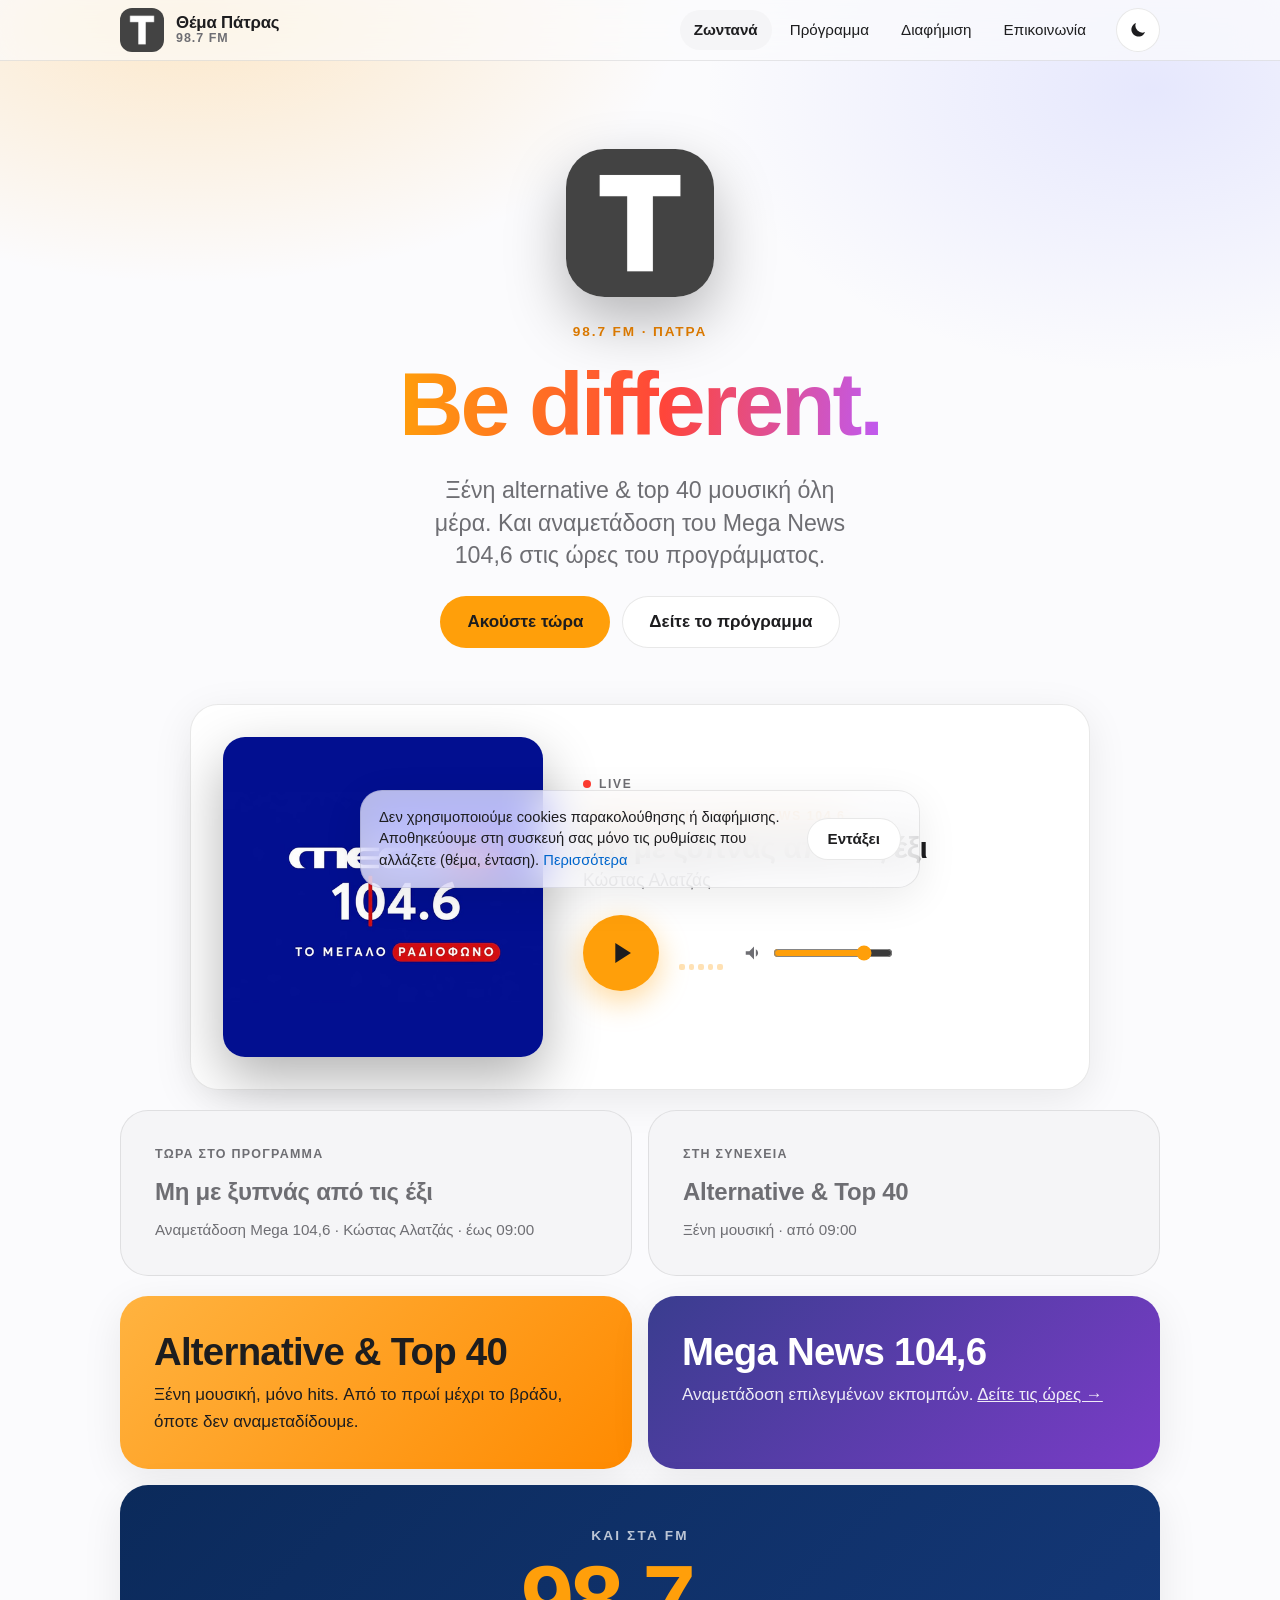
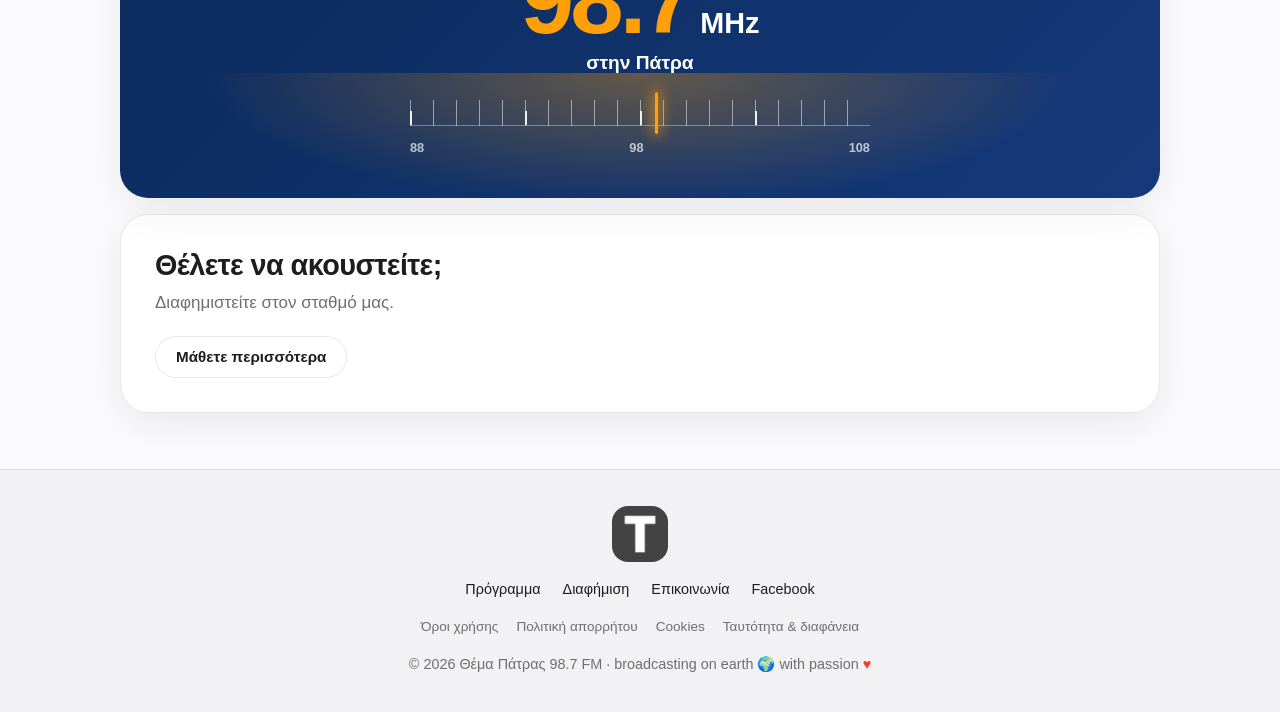
==== commit 8eb4c927: "changes" ====
--- a/index.html
+++ b/index.html
@@ -107,7 +107,7 @@
 
   <div class="bento">
     <article class="tile big warm reveal"><h2>Alternative &amp; Top 40</h2><p>Ξένη μουσική, μόνο hits. Από το πρωί μέχρι το βράδυ, όποτε δεν αναμεταδίδουμε.</p></article>
-    <article class="tile big cool reveal"><h2>Mega News 104,6</h2><p>Αναμετάδοση επιλεγμένων εκπομπών και ηχογραφημένες εκπομπές το βράδυ. <a href="#/programma">Δείτε τις ώρες →</a></p></article>
+    <article class="tile big cool reveal"><h2>Mega News 104,6</h2><p>Αναμετάδοση επιλεγμένων εκπομπών<span data-rec> και ηχογραφημένες εκπομπές το βράδυ</span>. <a href="#/programma">Δείτε τις ώρες →</a></p></article>
     <div class="freq-card reveal">
       <p class="fc-k">Και στα FM</p>
       <p class="fc-num">98.7<small>MHz</small></p>
@@ -121,7 +121,7 @@
 <!-- ============ ΠΡΟΓΡΑΜΜΑ ============ -->
 <section class="view" id="v-programma" data-title="Πρόγραμμα · Θέμα Πάτρας 98.7 FM" hidden>
   <header class="pagehead"><p class="eyebrow">Εβδομαδιαίο</p><h1 tabindex="-1">Πρόγραμμα</h1>
-    <p class="lead">Αναμετάδοση του <strong>Mega News 104,6</strong> στις ώρες που φαίνονται και ηχογραφημένες εκπομπές το βράδυ. Τις υπόλοιπες ώρες παίζει ξένη alternative &amp; top 40 μουσική.</p></header>
+    <p class="lead">Αναμετάδοση του <strong>Mega News 104,6</strong> στις ώρες που φαίνονται<span data-rec> και ηχογραφημένες εκπομπές το βράδυ</span>. Τις υπόλοιπες ώρες παίζει ξένη alternative &amp; top 40 μουσική.</p></header>
   <div class="seg" id="tabs" role="tablist" aria-label="Ημέρα"></div>
   <ul class="plist card" id="plist"></ul>
 </section>
@@ -174,60 +174,31 @@
 
 <!-- ============ ΟΡΟΙ ΧΡΗΣΗΣ ============ -->
 <section class="view" id="v-oroi-xrisis" data-title="Όροι Χρήσης · Θέμα Πάτρας 98.7 FM" hidden>
-  <header class="pagehead"><p class="eyebrow">Νομικά</p><h1 tabindex="-1">Όροι Χρήσης</h1><p class="lead">Τελευταία ενημέρωση: 22 Οκτωβρίου 2026</p></header>
+  <header class="pagehead"><p class="eyebrow">Νομικά</p><h1 tabindex="-1">Όροι Χρήσης</h1><p class="lead">Τελευταία ενημέρωση: 24 Οκτωβρίου 2026</p></header>
   <article class="card doc">
-    <h2>1. Ποιοι είμαστε και αποδοχή των όρων</h2>
-    <p>Ο ιστότοπος themapatras.gr λειτουργεί για τον ραδιοφωνικό σταθμό «Θέμα Πάτρας 98.7 FM». Τα στοιχεία του φορέα που τον λειτουργεί αναγράφονται στη σελίδα <a href="#/taytotita">Ταυτότητα &amp; διαφάνεια</a>. Με την πρόσβαση και τη χρήση του ιστότοπου αποδέχεστε τους παρόντες όρους. Αν δεν συμφωνείτε, παρακαλούμε να μη χρησιμοποιείτε τον ιστότοπο.</p>
-
-    <h2>2. Τι προσφέρει ο ιστότοπος</h2>
-    <p>Ζωντανή ακρόαση του προγράμματος του σταθμού, πληροφορίες για το πρόγραμμα, στοιχεία και φόρμα επικοινωνίας και πληροφορίες για διαφήμιση στον σταθμό. Η ακρόαση είναι δωρεάν. Το κόστος της σύνδεσής σας στο διαδίκτυο (π.χ. δεδομένα κινητής) βαρύνει εσάς.</p>
-
-    <h2>3. Πρόγραμμα, αναμεταδόσεις και ηχογραφημένες εκπομπές</h2>
-    <p>Το πρόγραμμα που εμφανίζεται είναι ενδεικτικό και μπορεί να αλλάξει οποιαδήποτε στιγμή χωρίς προειδοποίηση. Ο σταθμός αναμεταδίδει επιλεγμένες εκπομπές του Mega News 104,6 και παίζει ηχογραφημένες εκπομπές. Οι ηχογραφημένες εκπομπές ενδέχεται να είναι της προηγούμενης ημέρας, ανάλογα με το πότε τις διαθέτει το Mega News 104,6, και η διάρκειά τους είναι μεταβλητή.</p>
-    <p>Οι τίτλοι εκπομπών, τα ονόματα παρουσιαστών, τα λογότυπα και τα διακριτικά γνωρίσματα του Mega News 104,6 και κάθε άλλου τρίτου ανήκουν στους νόμιμους δικαιούχους τους. Αναφέρονται αποκλειστικά για την ενημέρωση του κοινού σχετικά με το πρόγραμμα και δεν σημαίνουν ότι ο δικαιούχος εγκρίνει ή χρηματοδοτεί τον ιστότοπό μας, εκτός αν αναφέρεται ρητά.</p>
-
-    <h2>4. Πνευματική ιδιοκτησία</h2>
-    <p>Το περιεχόμενο του ιστότοπου και του προγράμματος (μουσική, εκπομπές, κείμενα, γραφικά, λογότυπα, σχεδιασμός και κώδικας) προστατεύεται από τη νομοθεσία για την πνευματική ιδιοκτησία (ν. 2121/1993) και τις διεθνείς συμβάσεις. Επιτρέπεται η ακρόαση για προσωπική, μη εμπορική χρήση.</p>
-    <p>Χωρίς προηγούμενη γραπτή άδεια απαγορεύονται: η ηχογράφηση ή η αποθήκευση του προγράμματος, η αναμετάδοση, η δημόσια εκτέλεση ή η διάθεσή του σε τρίτους, η ενσωμάτωση του player σε άλλους ιστότοπους ή εφαρμογές, και η αυτοματοποιημένη συλλογή (scraping) περιεχομένου. Επιτρέπεται η σύνδεση (link) προς την αρχική σελίδα.</p>
-
-    <h2>5. Στοιχεία από υπηρεσίες τρίτων</h2>
-    <p>Τα εξώφυλλα και τα στοιχεία των τραγουδιών που εμφανίζονται στο «Τώρα παίζει» αντλούνται αυτόματα από υπηρεσίες τρίτων (Apple iTunes Search, Deezer, MusicBrainz και Cover Art Archive) και ανήκουν στους δικαιούχους τους. Ο καιρός προέρχεται από την υπηρεσία Open-Meteo. Τα στοιχεία αυτά είναι ενδεικτικά, μπορεί να είναι ανακριβή ή να λείπουν και δεν τα ελέγχουμε.</p>
-
-    <h2>6. Διαφημίσεις</h2>
-    <p>Ο διαφημιζόμενος ευθύνεται για το περιεχόμενο και τη νομιμότητα των διαφημιστικών του μηνυμάτων, σύμφωνα με την ισχύουσα νομοθεσία (μεταξύ άλλων την προστασία των καταναλωτών, ν. 2251/1994). Η προβολή μιας διαφήμισης δεν σημαίνει ότι ο σταθμός εγκρίνει το προϊόν ή την υπηρεσία.</p>
-
-    <h2>7. Φόρμα επικοινωνίας</h2>
-    <p>Μέσω της φόρμας μπορείτε να μας γράψετε για θέματα διαφήμισης, προγράμματος ή γενικά. Μην αποστέλλετε παράνομο, υβριστικό ή παραπλανητικό περιεχόμενο, ανεπιθύμητη διαφήμιση (spam) ή προσωπικά δεδομένα τρίτων. Η φόρμα δεν είναι κανάλι για έκτακτη ανάγκη. Για την επεξεργασία των στοιχείων σας δείτε την <a href="#/aporrito">Πολιτική Απορρήτου</a>.</p>
-
-    <h2>8. Ορθή χρήση</h2>
-    <p>Δεν επιτρέπεται να παρεμποδίζετε ή να υπερφορτώνετε τον ιστότοπο ή τον διακομιστή μετάδοσης, να παρακάμπτετε μέτρα ασφαλείας, να χρησιμοποιείτε αυτοματοποιημένα μέσα για μαζική λήψη του stream ή να χρησιμοποιείτε τον ιστότοπο για παράνομους σκοπούς.</p>
-
-    <h2>9. Διαθεσιμότητα και αποποίηση</h2>
-    <p>Ο ιστότοπος και η μετάδοση παρέχονται «ως έχουν». Δεν εγγυόμαστε αδιάλειπτη λειτουργία, ποιότητα ή συνέχεια του σήματος, την ακρίβεια του προγράμματος και των πληροφοριών, ούτε ότι ο ιστότοπος είναι απαλλαγμένος από σφάλματα. Ο ιστότοπος μπορεί να διακοπεί προσωρινά για συντήρηση ή για λόγους πέρα από τον έλεγχό μας.</p>
-
-    <h2>10. Περιορισμός ευθύνης</h2>
-    <p>Στο μέτρο που το επιτρέπει ο νόμος, δεν ευθυνόμαστε για έμμεσες ή αποθετικές ζημίες που προκύπτουν από τη χρήση ή την αδυναμία χρήσης του ιστότοπου, ούτε για περιεχόμενο και υπηρεσίες τρίτων. Τίποτα στους παρόντες όρους δεν περιορίζει ευθύνη που από τον νόμο δεν μπορεί να αποκλειστεί (π.χ. για δόλο ή βαρεία αμέλεια) ούτε τα δικαιώματα που έχετε ως καταναλωτής.</p>
-
-    <h2>11. Σύνδεσμοι προς άλλους ιστότοπους</h2>
-    <p>Ο ιστότοπος περιέχει σύνδεσμο προς τη σελίδα μας στο Facebook. Δεν ελέγχουμε και δεν ευθυνόμαστε για το περιεχόμενο και τους όρους ιστότοπων τρίτων.</p>
-
-    <h2>12. Προσωπικά δεδομένα και cookies</h2>
-    <p>Δείτε την <a href="#/aporrito">Πολιτική Απορρήτου</a> και την <a href="#/cookies">Πολιτική Cookies</a>.</p>
-
-    <h2>13. Τροποποίηση των όρων</h2>
-    <p>Μπορούμε να τροποποιούμε τους παρόντες όρους. Η ισχύουσα έκδοση είναι πάντα αυτή που δημοσιεύεται εδώ, με την ημερομηνία της τελευταίας ενημέρωσης.</p>
-
-    <h2>14. Εφαρμοστέο δίκαιο και επίλυση διαφορών</h2>
-    <p>Οι παρόντες όροι διέπονται από το ελληνικό δίκαιο. Σε περίπτωση διαφοράς, προτείνουμε πρώτα την επίλυσή της φιλικά, επικοινωνώντας μαζί μας. Αν αυτό δεν είναι εφικτό, αρμόδια είναι τα δικαστήρια της Πάτρας, με την επιφύλαξη των αναγκαστικού δικαίου διατάξεων που προστατεύουν τους καταναλωτές.</p>
-
-    <h2>15. Επικοινωνία</h2>
-    <p>themapatras@gmail.com · <a href="tel:+302610995364">2610 995364</a></p>
+    <h2>1. Φορέας και αποδοχή</h2>
+    <p>Ο ιστότοπος themapatras.gr λειτουργεί για τον ραδιοφωνικό σταθμό «Θέμα Πάτρας 98.7 FM». Τα στοιχεία του φορέα αναγράφονται στη σελίδα <a href="#/taytotita">Ταυτότητα &amp; διαφάνεια</a>. Με τη χρήση του ιστότοπου αποδέχεστε τους παρόντες όρους.</p>
+
+    <h2>2. Πρόγραμμα</h2>
+    <p>Το πρόγραμμα που εμφανίζεται είναι ενδεικτικό και μπορεί να αλλάξει οποιαδήποτε στιγμή χωρίς προειδοποίηση.</p>
+
+    <h2>3. Πνευματική ιδιοκτησία και σήματα τρίτων</h2>
+    <p>Το περιεχόμενο του ιστότοπου και του προγράμματος προστατεύεται από τη νομοθεσία περί πνευματικής ιδιοκτησίας (ν. 2121/1993). Χωρίς προηγούμενη γραπτή άδεια απαγορεύεται η αναπαραγωγή, ηχογράφηση, αναμετάδοση ή άλλη εκμετάλλευσή του. Τα ονόματα, τα λογότυπα και τα διακριτικά γνωρίσματα τρίτων ανήκουν στους δικαιούχους τους και αναφέρονται μόνο για την ενημέρωση του κοινού, χωρίς να σημαίνουν έγκριση ή χορηγία του ιστότοπου από αυτούς.</p>
+
+    <h2>4. Στοιχεία από υπηρεσίες τρίτων</h2>
+    <p>Τα εξώφυλλα και οι τίτλοι των τραγουδιών αντλούνται αυτόματα από υπηρεσίες τρίτων και ενδέχεται να είναι ανακριβή ή να λείπουν. Δείτε την <a href="#/aporrito">Πολιτική Απορρήτου</a>.</p>
+
+    <h2>5. Διαθεσιμότητα και ευθύνη</h2>
+    <p>Ο ιστότοπος και η μετάδοση παρέχονται «ως έχουν» και δεν εγγυόμαστε αδιάλειπτη λειτουργία. Στο μέτρο που το επιτρέπει ο νόμος, δεν ευθυνόμαστε για έμμεσες ή αποθετικές ζημίες από τη χρήση ή την αδυναμία χρήσης του ιστότοπου. Τα δικαιώματά σας ως καταναλωτή δεν θίγονται.</p>
+
+    <h2>6. Εφαρμοστέο δίκαιο</h2>
+    <p>Οι όροι διέπονται από το ελληνικό δίκαιο. Για οποιοδήποτε θέμα επικοινωνήστε πρώτα μαζί μας στο <a href="mailto:themapatras@gmail.com">themapatras@gmail.com</a>.</p>
   </article>
 </section>
 
 <!-- ============ ΑΠΟΡΡΗΤΟ ============ -->
 <section class="view" id="v-aporrito" data-title="Πολιτική Απορρήτου · Θέμα Πάτρας 98.7 FM" hidden>
-  <header class="pagehead"><p class="eyebrow">Νομικά</p><h1 tabindex="-1">Πολιτική Απορρήτου</h1><p class="lead">Τελευταία ενημέρωση: 22 Οκτωβρίου 2026</p></header>
+  <header class="pagehead"><p class="eyebrow">Νομικά</p><h1 tabindex="-1">Πολιτική Απορρήτου</h1><p class="lead">Τελευταία ενημέρωση: 24 Οκτωβρίου 2026</p></header>
   <article class="card doc">
     <p>Σεβόμαστε τα προσωπικά σας δεδομένα και συλλέγουμε τα ελάχιστα δυνατά. Ο ιστότοπος <strong>δεν έχει εγγραφή χρηστών, δεν έχει διαφημίσεις και δεν χρησιμοποιεί εργαλεία στατιστικής ή παρακολούθησης</strong> (π.χ. Google Analytics). Η σελίδα εξηγεί ποια δεδομένα επεξεργαζόμαστε, γιατί, και ποια είναι τα δικαιώματά σας, σύμφωνα με τον Γενικό Κανονισμό Προστασίας Δεδομένων (ΕΕ) 2016/679 (ΓΚΠΔ) και τον ν. 4624/2019.</p>
 
@@ -272,7 +243,7 @@
 
 <!-- ============ COOKIES ============ -->
 <section class="view" id="v-cookies" data-title="Πολιτική Cookies · Θέμα Πάτρας 98.7 FM" hidden>
-  <header class="pagehead"><p class="eyebrow">Νομικά</p><h1 tabindex="-1">Πολιτική Cookies</h1><p class="lead">Τελευταία ενημέρωση: 22 Οκτωβρίου 2026</p></header>
+  <header class="pagehead"><p class="eyebrow">Νομικά</p><h1 tabindex="-1">Πολιτική Cookies</h1><p class="lead">Τελευταία ενημέρωση: 24 Οκτωβρίου 2026</p></header>
   <article class="card doc">
     <h2>Συνοπτικά</h2>
     <p>Ο ιστότοπος <strong>δεν ορίζει cookies</strong> και <strong>δεν χρησιμοποιεί cookies παρακολούθησης, στατιστικής ή διαφήμισης</strong>. Χρησιμοποιεί μόνο την τοπική αποθήκευση του προγράμματος περιήγησής σας (localStorage) για να θυμάται ρυθμίσεις που εσείς επιλέγετε. Τίποτα από αυτά δεν αποστέλλεται σε εμάς ή σε τρίτους.</p>
@@ -312,12 +283,6 @@
     <p>Σύμφωνα με τον Κανονισμό (ΕΕ) 2024/1083 για την ελευθερία των μέσων ενημέρωσης (European Media Freedom Act), που εφαρμόζεται στην Ελλάδα με τον ν. 5253/2025 (άρθρο 27), οι πάροχοι υπηρεσιών μέσων ενημέρωσης οφείλουν να παρέχουν εύκολα και άμεσα στοιχεία για την ταυτότητα και την ιδιοκτησία τους και για τα ποσά κρατικής διαφήμισης που εισέπραξαν. Τα στοιχεία αυτά δημοσιεύονται παρακάτω.</p>
     <dl class="kv" id="transp"></dl>
 
-    <h2>Δικτύωση με το Mega News 104,6</h2>
-    <p>Ο σταθμός αναμεταδίδει μέρος του προγράμματος του Mega News 104,6 βάσει συμφωνίας δικτύωσης, σύμφωνα με το άρθρο 11 του ν. 3592/2007 και την Οδηγία 1/2026 του ΕΣΡ. Ο συνολικός χρόνος δικτύωσης δεν υπερβαίνει τις έξι (6) ώρες ημερησίως. Οι ώρες αναμετάδοσης είναι: Δευτέρα–Παρασκευή 08:00–12:00 και 13:00–15:00, Σάββατο–Κυριακή 07:00–09:00 και 11:00–15:00. Οι εκπομπές αυτές παράγονται και ανήκουν στο Mega News 104,6.</p>
-
-    <h2>Περιεχόμενο τρίτων</h2>
-    <p>Ο σταθμός αναμεταδίδει επιλεγμένες εκπομπές του Mega News 104,6 και παίζει ηχογραφημένες εκπομπές. Για τις εκπομπές αυτές υπεύθυνος για το περιεχόμενο είναι ο εκάστοτε δημιουργός και πάροχός τους. Δείτε και τους <a href="#/oroi-xrisis">Όρους Χρήσης</a>.</p>
-
     <h2>Παράπονα και επικοινωνία</h2>
     <p>Για ερωτήματα, διορθώσεις ή παράπονα σχετικά με το πρόγραμμα ή τον ιστότοπο, γράψτε μας στο <a href="mailto:themapatras@gmail.com">themapatras@gmail.com</a> ή από τη σελίδα <a href="#/epikoinonia">Επικοινωνία</a>.</p>
   </article>
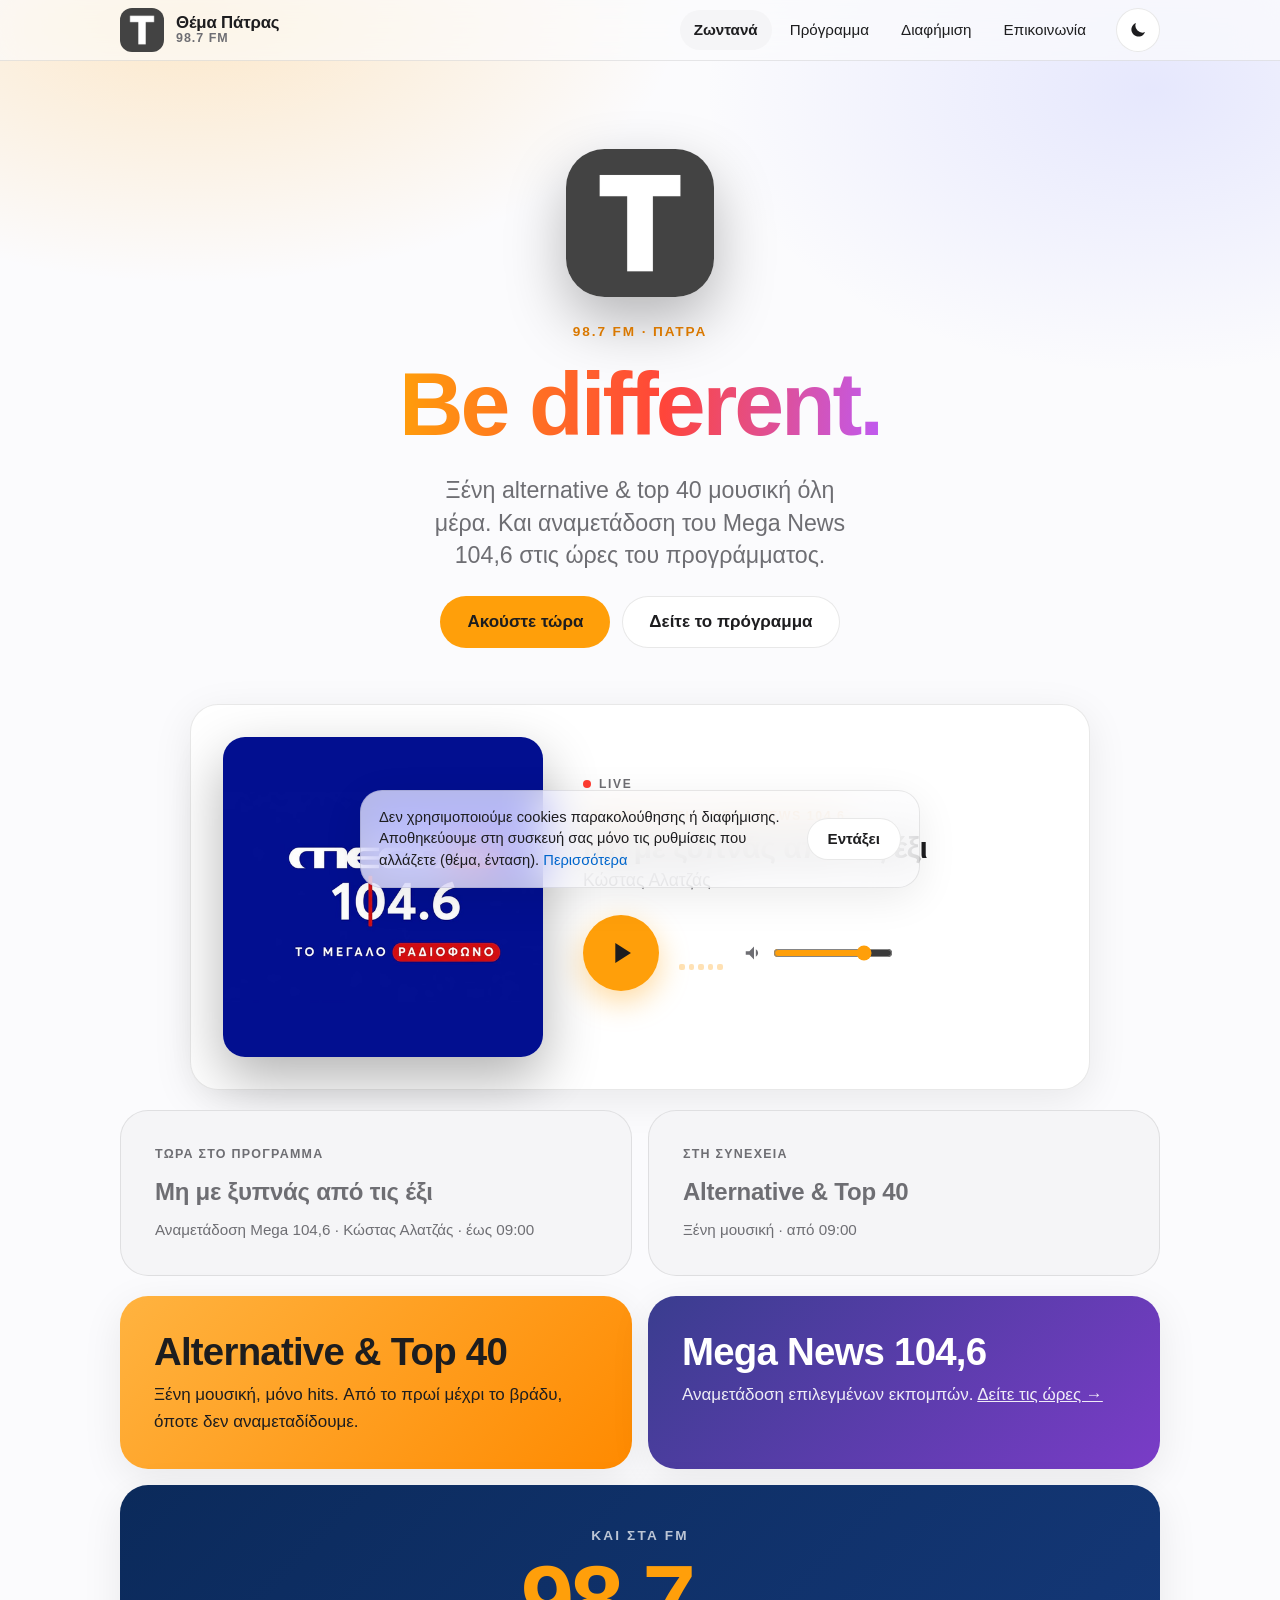
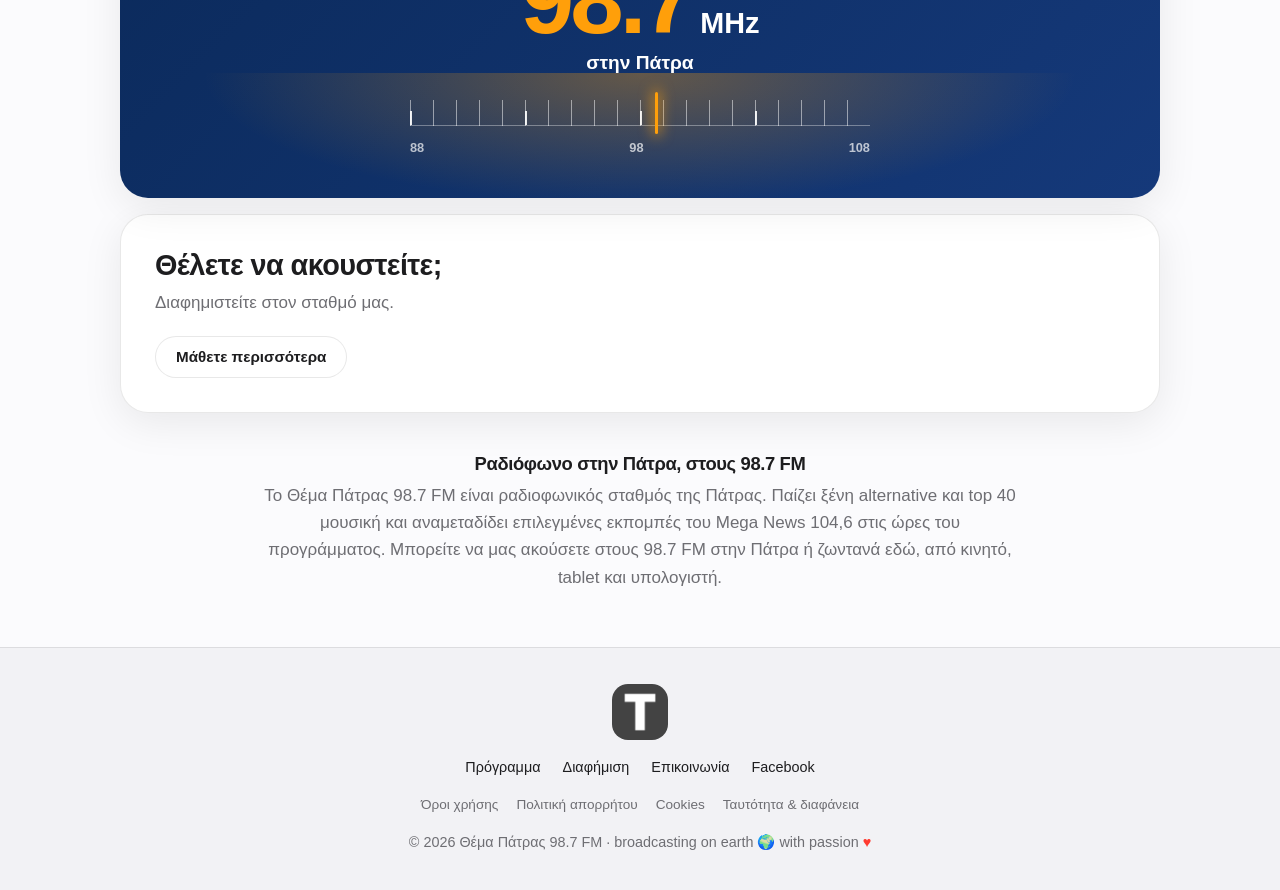
==== commit 36686f53: "SEO: πραγματικά URL ανά σελίδα, sitemap, structured data - /programma/, /diafimisi/, /epikoinonia/ κ" ====
--- a/index.html
+++ b/index.html
@@ -3,8 +3,9 @@
 <head>
 <meta charset="utf-8">
 <meta name="viewport" content="width=device-width, initial-scale=1, viewport-fit=cover">
-<title>Θέμα Πάτρας 98.7 FM · Ακούστε ζωντανά</title>
-<meta name="description" content="Ακούστε ζωντανά το Θέμα Πάτρας 98.7 FM. Ξένη alternative και top 40 μουσική, αναμετάδοση Mega News 104,6 και διαφημιστικά πακέτα για επιχειρήσεις της Πάτρας.">
+<title>Θέμα Πάτρας 98.7 FM · Ραδιόφωνο Πάτρας, ακούστε ζωντανά</title>
+<meta name="description" content="Ακούστε ζωντανά το Θέμα Πάτρας 98.7 FM, ραδιόφωνο της Πάτρας με ξένη alternative και top 40 μουσική και αναμετάδοση του Mega News 104,6. Στους 98.7 FM και online.">
+<meta name="robots" content="index,follow,max-image-preview:large">
 <link rel="canonical" href="https://themapatras.gr/">
 <meta name="google-site-verification" content="m3Zw3w_O_yiJUSuFVRw_NWfstfQjdAw9A45Jegm-8Cs">
 <meta name="theme-color" content="#fbfbfd">
@@ -14,21 +15,27 @@
 <meta name="apple-mobile-web-app-title" content="Θέμα 98.7">
 <meta property="og:type" content="website">
 <meta property="og:site_name" content="Θέμα Πάτρας 98.7 FM">
-<meta property="og:title" content="Θέμα Πάτρας 98.7 FM · be different">
-<meta property="og:description" content="Ακούστε ζωντανά, στο browser σας ή στους 98.7 FM στην Πάτρα.">
+<meta property="og:title" content="Θέμα Πάτρας 98.7 FM · Ραδιόφωνο Πάτρας, ακούστε ζωντανά">
+<meta property="og:description" content="Ακούστε ζωντανά το Θέμα Πάτρας 98.7 FM, ραδιόφωνο της Πάτρας με ξένη alternative και top 40 μουσική και αναμετάδοση του Mega News 104,6. Στους 98.7 FM και online.">
 <meta property="og:url" content="https://themapatras.gr/">
 <meta property="og:image" content="https://themapatras.gr/images/og-image.png">
 <meta property="og:locale" content="el_GR">
 <meta name="twitter:card" content="summary_large_image">
-<link rel="icon" href="favicon.ico" sizes="48x48">
-<link rel="icon" type="image/png" sizes="32x32" href="favicon-32x32.png">
-<link rel="icon" type="image/png" sizes="16x16" href="favicon-16x16.png">
-<link rel="apple-touch-icon" sizes="180x180" href="apple-touch-icon.png">
-<link rel="manifest" href="site.webmanifest">
+<meta name="twitter:title" content="Θέμα Πάτρας 98.7 FM · Ραδιόφωνο Πάτρας, ακούστε ζωντανά">
+<meta name="twitter:description" content="Ακούστε ζωντανά το Θέμα Πάτρας 98.7 FM, ραδιόφωνο της Πάτρας με ξένη alternative και top 40 μουσική και αναμετάδοση του Mega News 104,6. Στους 98.7 FM και online.">
+<meta name="twitter:image" content="https://themapatras.gr/images/og-image.png">
+<meta property="og:image:width" content="1200">
+<meta property="og:image:height" content="630">
+<meta property="og:image:alt" content="Θέμα Πάτρας 98.7 FM">
+<link rel="icon" href="/favicon.ico" sizes="48x48">
+<link rel="icon" type="image/png" sizes="32x32" href="/favicon-32x32.png">
+<link rel="icon" type="image/png" sizes="16x16" href="/favicon-16x16.png">
+<link rel="apple-touch-icon" sizes="180x180" href="/apple-touch-icon.png">
+<link rel="manifest" href="/site.webmanifest">
 <link rel="preconnect" href="https://radio.themapatras.gr">
 <script>try{var t=localStorage.getItem('theme');if(t)document.documentElement.dataset.theme=t}catch(e){}</script>
-<link rel="stylesheet" href="style.css">
-<script type="application/ld+json">{"@context":"https://schema.org","@type":"RadioStation","name":"Θέμα Πάτρας 98.7 FM","slogan":"be different","url":"https://themapatras.gr/","logo":"https://themapatras.gr/images/mark.png","email":"themapatras@gmail.com","telephone":"+302610995364","areaServed":"Πάτρα","sameAs":["https://www.facebook.com/themapatras"]}</script>
+<link rel="stylesheet" href="/style.css">
+<script type="application/ld+json">{"@context":"https://schema.org","@graph":[{"@type":"Organization","@id":"https://themapatras.gr/#org","name":"Θέμα Πάτρας 98.7 FM","alternateName":"Thema Patras 98.7 FM","url":"https://themapatras.gr/","logo":"https://themapatras.gr/images/mark.png","email":"themapatras@gmail.com","telephone":"+302610995364","sameAs":["https://www.facebook.com/themapatras"]},{"@type":"WebSite","@id":"https://themapatras.gr/#site","url":"https://themapatras.gr/","name":"Θέμα Πάτρας 98.7 FM","inLanguage":"el-GR","publisher":{"@id":"https://themapatras.gr/#org"}},{"@type":"RadioBroadcastService","@id":"https://themapatras.gr/#radio","name":"Θέμα Πάτρας 98.7 FM","alternateName":"Thema Patras 98.7 FM","url":"https://themapatras.gr/","slogan":"Be different","description":"Ραδιοφωνικός σταθμός της Πάτρας με ξένη alternative και top 40 μουσική.","inLanguage":"el-GR","broadcastDisplayName":"Θέμα Πάτρας 98.7 FM","broadcastFrequency":{"@type":"BroadcastFrequencySpecification","broadcastFrequencyValue":"98.7","broadcastSignalModulation":"FM"},"areaServed":{"@type":"City","name":"Πάτρα"},"broadcaster":{"@id":"https://themapatras.gr/#org"}}]}</script>
 </head>
 <body data-route="home">
 <a class="skip" href="#main">Μετάβαση στο περιεχόμενο</a>
@@ -36,15 +43,15 @@
 
 <header class="nav" id="top">
   <div class="nav-in">
-    <a class="brand" href="#/" aria-label="Θέμα Πάτρας 98.7 FM, αρχική">
-      <img src="images/mark.png" width="44" height="44" alt="">
+    <a class="brand" href="/" aria-label="Θέμα Πάτρας 98.7 FM, αρχική">
+      <img src="/images/mark.png" width="44" height="44" alt="">
       <span><b>Θέμα Πάτρας</b><small>98.7 FM</small></span>
     </a>
     <nav class="links" aria-label="Κύριο μενού">
-      <a href="#/" data-r="home">Ζωντανά</a>
-      <a href="#/programma" data-r="programma">Πρόγραμμα</a>
-      <a href="#/diafimisi" data-r="diafimisi">Διαφήμιση</a>
-      <a href="#/epikoinonia" data-r="epikoinonia">Επικοινωνία</a>
+      <a href="/" data-r="home">Ζωντανά</a>
+      <a href="/programma/" data-r="programma">Πρόγραμμα</a>
+      <a href="/diafimisi/" data-r="diafimisi">Διαφήμιση</a>
+      <a href="/epikoinonia/" data-r="epikoinonia">Επικοινωνία</a>
     </nav>
     <div class="nav-actions">
       <button id="theme" class="icon-btn" type="button" aria-label="Εναλλαγή φωτεινού και σκούρου θέματος">
@@ -56,29 +63,29 @@
   </div>
 </header>
 <nav id="menu" class="menu" hidden aria-label="Μενού κινητού">
-  <a href="#/" data-r="home">Ζωντανά</a>
-  <a href="#/programma" data-r="programma">Πρόγραμμα</a>
-  <a href="#/diafimisi" data-r="diafimisi">Διαφήμιση</a>
-  <a href="#/epikoinonia" data-r="epikoinonia">Επικοινωνία</a>
+  <a href="/" data-r="home">Ζωντανά</a>
+  <a href="/programma/" data-r="programma">Πρόγραμμα</a>
+  <a href="/diafimisi/" data-r="diafimisi">Διαφήμιση</a>
+  <a href="/epikoinonia/" data-r="epikoinonia">Επικοινωνία</a>
 </nav>
 
 <main id="main">
 
 <!-- ============ ΑΡΧΙΚΗ ============ -->
-<section class="view" id="v-home" data-title="Θέμα Πάτρας 98.7 FM · Ακούστε ζωντανά">
+<section class="view" id="v-home" data-title="Θέμα Πάτρας 98.7 FM · Ραδιόφωνο Πάτρας, ακούστε ζωντανά" data-desc="Ακούστε ζωντανά το Θέμα Πάτρας 98.7 FM, ραδιόφωνο της Πάτρας με ξένη alternative και top 40 μουσική και αναμετάδοση του Mega News 104,6. Στους 98.7 FM και online.">
   <div class="hero">
-    <img class="hero-mark" src="images/mark.png" width="120" height="120" alt="Λογότυπο Θέμα Πάτρας">
+    <img class="hero-mark" src="/images/mark.png" width="120" height="120" alt="Λογότυπο Θέμα Πάτρας">
     <p class="eyebrow">98.7 FM · Πάτρα</p>
     <h1 tabindex="-1">Be different.</h1>
     <p class="lead">Ξένη alternative &amp; top 40 μουσική όλη μέρα. Και αναμετάδοση του Mega News 104,6 στις ώρες του προγράμματος.</p>
     <div class="cta">
       <button class="btn primary" type="button" data-play id="hero-play">Ακούστε τώρα</button>
-      <a class="btn" href="#/programma">Δείτε το πρόγραμμα</a>
+      <a class="btn" href="/programma/">Δείτε το πρόγραμμα</a>
     </div>
   </div>
 
   <section class="card player" id="player" aria-label="Ζωντανή αναπαραγωγή">
-    <div class="art"><img id="art" src="images/mark.png" alt="Εξώφυλλο τραγουδιού" width="400" height="400"></div>
+    <div class="art"><img id="art" src="/images/mark.png" alt="Εξώφυλλο τραγουδιού" width="400" height="400"></div>
     <div class="info">
       <span class="live"><i></i> LIVE</span>
       <p class="label" id="label">Τώρα παίζει</p>
@@ -107,19 +114,23 @@
 
   <div class="bento">
     <article class="tile big warm reveal"><h2>Alternative &amp; Top 40</h2><p>Ξένη μουσική, μόνο hits. Από το πρωί μέχρι το βράδυ, όποτε δεν αναμεταδίδουμε.</p></article>
-    <article class="tile big cool reveal"><h2>Mega News 104,6</h2><p>Αναμετάδοση επιλεγμένων εκπομπών<span data-rec> και ηχογραφημένες εκπομπές το βράδυ</span>. <a href="#/programma">Δείτε τις ώρες →</a></p></article>
+    <article class="tile big cool reveal"><h2>Mega News 104,6</h2><p>Αναμετάδοση επιλεγμένων εκπομπών<span data-rec> και ηχογραφημένες εκπομπές το βράδυ</span>. <a href="/programma/">Δείτε τις ώρες →</a></p></article>
     <div class="freq-card reveal">
       <p class="fc-k">Και στα FM</p>
       <p class="fc-num">98.7<small>MHz</small></p>
       <p class="fc-s">στην Πάτρα</p>
       <div class="dial" aria-hidden="true"><div class="ticks"></div><i></i><div class="scale"><span>88</span><span>98</span><span>108</span></div></div>
     </div>
-    <article class="tile wide reveal"><h2>Θέλετε να ακουστείτε;</h2><p>Διαφημιστείτε στον σταθμό μας.</p><a class="btn small" href="#/diafimisi">Μάθετε περισσότερα</a></article>
-  </div>
+    <article class="tile wide reveal"><h2>Θέλετε να ακουστείτε;</h2><p>Διαφημιστείτε στον σταθμό μας.</p><a class="btn small" href="/diafimisi/">Μάθετε περισσότερα</a></article>
+  </div>
+  <section class="about reveal">
+    <h2>Ραδιόφωνο στην Πάτρα, στους 98.7 FM</h2>
+    <p>Το Θέμα Πάτρας 98.7 FM είναι ραδιοφωνικός σταθμός της Πάτρας. Παίζει ξένη alternative και top 40 μουσική και αναμεταδίδει επιλεγμένες εκπομπές του Mega News 104,6 στις ώρες του προγράμματος. Μπορείτε να μας ακούσετε στους 98.7 FM στην Πάτρα ή ζωντανά εδώ, από κινητό, tablet και υπολογιστή.</p>
+  </section>
 </section>
 
 <!-- ============ ΠΡΟΓΡΑΜΜΑ ============ -->
-<section class="view" id="v-programma" data-title="Πρόγραμμα · Θέμα Πάτρας 98.7 FM" hidden>
+<section class="view" id="v-programma" data-title="Πρόγραμμα · Θέμα Πάτρας 98.7 FM" data-desc="Το πρόγραμμα του Θέμα Πάτρας 98.7 FM ανά ημέρα: ξένη alternative και top 40 μουσική και οι ώρες αναμετάδοσης του Mega News 104,6." hidden>
   <header class="pagehead"><p class="eyebrow">Εβδομαδιαίο</p><h1 tabindex="-1">Πρόγραμμα</h1>
     <p class="lead">Αναμετάδοση του <strong>Mega News 104,6</strong> στις ώρες που φαίνονται<span data-rec> και ηχογραφημένες εκπομπές το βράδυ</span>. Τις υπόλοιπες ώρες παίζει ξένη alternative &amp; top 40 μουσική.</p></header>
   <div class="seg" id="tabs" role="tablist" aria-label="Ημέρα"></div>
@@ -127,7 +138,7 @@
 </section>
 
 <!-- ============ ΔΙΑΦΗΜΙΣΗ ============ -->
-<section class="view" id="v-diafimisi" data-title="Διαφήμιση · Θέμα Πάτρας 98.7 FM" hidden>
+<section class="view" id="v-diafimisi" data-title="Διαφήμιση στο ραδιόφωνο, Πάτρα · Θέμα Πάτρας 98.7 FM" data-desc="Διαφημιστείτε στο Θέμα Πάτρας 98.7 FM. Διαφημιστικά πακέτα στα μέτρα της επιχείρησής σας για να φτάσετε στους ακροατές μας στην Πάτρα." hidden>
   <header class="pagehead"><p class="eyebrow">Για επιχειρήσεις</p><h1 tabindex="-1">Διαφημιστείτε στον σταθμό μας!</h1>
     <p class="lead">Επικοινωνήστε μαζί μας για να προβάλετε την επιχείρησή σας στους ακροατές μας.</p></header>
   <div class="bento three">
@@ -137,12 +148,12 @@
   </div>
   <div class="cta center reveal">
     <a class="btn primary" href="tel:+302610995364">📞 2610 995364</a>
-    <a class="btn" href="#/epikoinonia">✉️ Στείλτε μήνυμα</a>
+    <a class="btn" href="/epikoinonia/">✉️ Στείλτε μήνυμα</a>
   </div>
 </section>
 
 <!-- ============ ΕΠΙΚΟΙΝΩΝΙΑ ============ -->
-<section class="view" id="v-epikoinonia" data-title="Επικοινωνία · Θέμα Πάτρας 98.7 FM" hidden>
+<section class="view" id="v-epikoinonia" data-title="Επικοινωνία · Θέμα Πάτρας 98.7 FM" data-desc="Επικοινωνήστε με το Θέμα Πάτρας 98.7 FM: τηλέφωνο, email και φόρμα μηνύματος για διαφήμιση, πρόγραμμα και γενικά θέματα." hidden>
   <header class="pagehead"><p class="eyebrow">Μιλήστε μαζί μας</p><h1 tabindex="-1">Επικοινωνία</h1>
     <p class="lead">Στείλτε μας μήνυμα και θα σας απαντήσουμε το συντομότερο.</p></header>
   <div class="two">
@@ -165,7 +176,7 @@
       <label>Τηλέφωνο (προαιρετικά)<input name="phone" type="tel" maxlength="30" autocomplete="tel" inputmode="tel"></label>
       <label>Μήνυμα<textarea name="message" rows="5" required maxlength="1500"></textarea></label>
       <button class="btn primary" type="submit">Άνοιγμα στο email μου</button>
-      <p class="cnote">Θα ανοίξει το πρόγραμμα email σας με έτοιμο μήνυμα προς <strong>themapatras@gmail.com</strong>. Το μήνυμα φεύγει μόνο όταν πατήσετε εσείς «Αποστολή». Τίποτα δεν στέλνεται από τον ιστότοπο. <a href="#/aporrito">Απόρρητο</a></p>
+      <p class="cnote">Θα ανοίξει το πρόγραμμα email σας με έτοιμο μήνυμα προς <strong>themapatras@gmail.com</strong>. Το μήνυμα φεύγει μόνο όταν πατήσετε εσείς «Αποστολή». Τίποτα δεν στέλνεται από τον ιστότοπο. <a href="/aporrito/">Απόρρητο</a></p>
       <p class="cstatus" id="cstatus" role="status"></p>
       <button class="btn small" type="button" id="ccopy" hidden>Αντιγραφή μηνύματος</button>
     </form>
@@ -173,11 +184,11 @@
 </section>
 
 <!-- ============ ΟΡΟΙ ΧΡΗΣΗΣ ============ -->
-<section class="view" id="v-oroi-xrisis" data-title="Όροι Χρήσης · Θέμα Πάτρας 98.7 FM" hidden>
+<section class="view" id="v-oroi-xrisis" data-title="Όροι Χρήσης · Θέμα Πάτρας 98.7 FM" data-desc="Οι όροι χρήσης του ιστότοπου themapatras.gr του ραδιοφωνικού σταθμού Θέμα Πάτρας 98.7 FM." hidden>
   <header class="pagehead"><p class="eyebrow">Νομικά</p><h1 tabindex="-1">Όροι Χρήσης</h1><p class="lead">Τελευταία ενημέρωση: 24 Οκτωβρίου 2026</p></header>
   <article class="card doc">
     <h2>1. Φορέας και αποδοχή</h2>
-    <p>Ο ιστότοπος themapatras.gr λειτουργεί για τον ραδιοφωνικό σταθμό «Θέμα Πάτρας 98.7 FM». Τα στοιχεία του φορέα αναγράφονται στη σελίδα <a href="#/taytotita">Ταυτότητα &amp; διαφάνεια</a>. Με τη χρήση του ιστότοπου αποδέχεστε τους παρόντες όρους.</p>
+    <p>Ο ιστότοπος themapatras.gr λειτουργεί για τον ραδιοφωνικό σταθμό «Θέμα Πάτρας 98.7 FM». Τα στοιχεία του φορέα αναγράφονται στη σελίδα <a href="/taytotita/">Ταυτότητα &amp; διαφάνεια</a>. Με τη χρήση του ιστότοπου αποδέχεστε τους παρόντες όρους.</p>
 
     <h2>2. Πρόγραμμα</h2>
     <p>Το πρόγραμμα που εμφανίζεται είναι ενδεικτικό και μπορεί να αλλάξει οποιαδήποτε στιγμή χωρίς προειδοποίηση.</p>
@@ -186,7 +197,7 @@
     <p>Το περιεχόμενο του ιστότοπου και του προγράμματος προστατεύεται από τη νομοθεσία περί πνευματικής ιδιοκτησίας (ν. 2121/1993). Χωρίς προηγούμενη γραπτή άδεια απαγορεύεται η αναπαραγωγή, ηχογράφηση, αναμετάδοση ή άλλη εκμετάλλευσή του. Τα ονόματα, τα λογότυπα και τα διακριτικά γνωρίσματα τρίτων ανήκουν στους δικαιούχους τους και αναφέρονται μόνο για την ενημέρωση του κοινού, χωρίς να σημαίνουν έγκριση ή χορηγία του ιστότοπου από αυτούς.</p>
 
     <h2>4. Στοιχεία από υπηρεσίες τρίτων</h2>
-    <p>Τα εξώφυλλα και οι τίτλοι των τραγουδιών αντλούνται αυτόματα από υπηρεσίες τρίτων και ενδέχεται να είναι ανακριβή ή να λείπουν. Δείτε την <a href="#/aporrito">Πολιτική Απορρήτου</a>.</p>
+    <p>Τα εξώφυλλα και οι τίτλοι των τραγουδιών αντλούνται αυτόματα από υπηρεσίες τρίτων και ενδέχεται να είναι ανακριβή ή να λείπουν. Δείτε την <a href="/aporrito/">Πολιτική Απορρήτου</a>.</p>
 
     <h2>5. Διαθεσιμότητα και ευθύνη</h2>
     <p>Ο ιστότοπος και η μετάδοση παρέχονται «ως έχουν» και δεν εγγυόμαστε αδιάλειπτη λειτουργία. Στο μέτρο που το επιτρέπει ο νόμος, δεν ευθυνόμαστε για έμμεσες ή αποθετικές ζημίες από τη χρήση ή την αδυναμία χρήσης του ιστότοπου. Τα δικαιώματά σας ως καταναλωτή δεν θίγονται.</p>
@@ -197,13 +208,13 @@
 </section>
 
 <!-- ============ ΑΠΟΡΡΗΤΟ ============ -->
-<section class="view" id="v-aporrito" data-title="Πολιτική Απορρήτου · Θέμα Πάτρας 98.7 FM" hidden>
+<section class="view" id="v-aporrito" data-title="Πολιτική Απορρήτου · Θέμα Πάτρας 98.7 FM" data-desc="Πώς το Θέμα Πάτρας 98.7 FM επεξεργάζεται προσωπικά δεδομένα στον ιστότοπο themapatras.gr και ποια δικαιώματα έχετε σύμφωνα με τον ΓΚΠΔ." hidden>
   <header class="pagehead"><p class="eyebrow">Νομικά</p><h1 tabindex="-1">Πολιτική Απορρήτου</h1><p class="lead">Τελευταία ενημέρωση: 24 Οκτωβρίου 2026</p></header>
   <article class="card doc">
     <p>Σεβόμαστε τα προσωπικά σας δεδομένα και συλλέγουμε τα ελάχιστα δυνατά. Ο ιστότοπος <strong>δεν έχει εγγραφή χρηστών, δεν έχει διαφημίσεις και δεν χρησιμοποιεί εργαλεία στατιστικής ή παρακολούθησης</strong> (π.χ. Google Analytics). Η σελίδα εξηγεί ποια δεδομένα επεξεργαζόμαστε, γιατί, και ποια είναι τα δικαιώματά σας, σύμφωνα με τον Γενικό Κανονισμό Προστασίας Δεδομένων (ΕΕ) 2016/679 (ΓΚΠΔ) και τον ν. 4624/2019.</p>
 
     <h2>1. Υπεύθυνος επεξεργασίας</h2>
-    <p>Υπεύθυνος επεξεργασίας είναι ο φορέας που λειτουργεί τον σταθμό «Θέμα Πάτρας 98.7 FM». Τα πλήρη στοιχεία του αναγράφονται στη σελίδα <a href="#/taytotita">Ταυτότητα &amp; διαφάνεια</a>. Για κάθε θέμα προσωπικών δεδομένων μπορείτε να επικοινωνείτε στο <a href="mailto:themapatras@gmail.com">themapatras@gmail.com</a>.</p>
+    <p>Υπεύθυνος επεξεργασίας είναι ο φορέας που λειτουργεί τον σταθμό «Θέμα Πάτρας 98.7 FM». Τα πλήρη στοιχεία του αναγράφονται στη σελίδα <a href="/taytotita/">Ταυτότητα &amp; διαφάνεια</a>. Για κάθε θέμα προσωπικών δεδομένων μπορείτε να επικοινωνείτε στο <a href="mailto:themapatras@gmail.com">themapatras@gmail.com</a>.</p>
 
     <h2>2. Ποια δεδομένα επεξεργαζόμαστε</h2>
     <h3>α) Όταν ακούτε το ραδιόφωνο</h3>
@@ -215,7 +226,7 @@
     <h3>δ) Υπηρεσίες τρίτων που καλεί η σελίδα</h3>
     <p>Για τη λειτουργία της σελίδας γίνονται κλήσεις στις εξής υπηρεσίες: <strong>Open-Meteo</strong> (καιρός Πάτρας), και, για το εξώφυλλο του τραγουδιού που παίζει, στις <strong>Apple (iTunes Search)</strong>, <strong>Deezer</strong>, <strong>MusicBrainz</strong> και <strong>Cover Art Archive</strong>. Προς τις υπηρεσίες αυτές στέλνονται μόνο το όνομα του καλλιτέχνη και ο τίτλος του τραγουδιού ή οι συντεταγμένες της Πάτρας, όχι δικά σας στοιχεία. Λόγω της φύσης του διαδικτύου, κάθε υπηρεσία βλέπει τη διεύθυνση IP σας και εφαρμόζει τη δική της πολιτική απορρήτου. Νομική βάση: έννομο συμφέρον μας να προσφέρουμε πλήρη εμπειρία (άρθρο 6 παρ. 1 στ΄).</p>
     <h3>ε) Αποθήκευση ρυθμίσεων στη συσκευή σας</h3>
-    <p>Αποθηκεύουμε στη συσκευή σας μόνο τις ρυθμίσεις που εσείς αλλάζετε (θέμα εμφάνισης, ένταση ήχου). Δείτε την <a href="#/cookies">Πολιτική Cookies</a>.</p>
+    <p>Αποθηκεύουμε στη συσκευή σας μόνο τις ρυθμίσεις που εσείς αλλάζετε (θέμα εμφάνισης, ένταση ήχου). Δείτε την <a href="/cookies/">Πολιτική Cookies</a>.</p>
 
     <h2>3. Αποδέκτες των δεδομένων</h2>
     <p>Δεν πουλάμε ούτε μοιραζόμαστε τα δεδομένα σας για διαφημιστικούς σκοπούς. Αποδέκτες είναι μόνο οι πάροχοι που αναφέρονται παραπάνω και που είναι απαραίτητοι για τη λειτουργία (φιλοξενία, email), καθώς και δημόσιες αρχές όταν το απαιτεί ο νόμος.</p>
@@ -242,7 +253,7 @@
 </section>
 
 <!-- ============ COOKIES ============ -->
-<section class="view" id="v-cookies" data-title="Πολιτική Cookies · Θέμα Πάτρας 98.7 FM" hidden>
+<section class="view" id="v-cookies" data-title="Πολιτική Cookies · Θέμα Πάτρας 98.7 FM" data-desc="Ο ιστότοπος themapatras.gr δεν χρησιμοποιεί cookies. Δείτε ποιες προτιμήσεις αποθηκεύονται τοπικά στη συσκευή σας." hidden>
   <header class="pagehead"><p class="eyebrow">Νομικά</p><h1 tabindex="-1">Πολιτική Cookies</h1><p class="lead">Τελευταία ενημέρωση: 24 Οκτωβρίου 2026</p></header>
   <article class="card doc">
     <h2>Συνοπτικά</h2>
@@ -257,7 +268,7 @@
     <p>Οι τιμές αυτές παραμένουν στη συσκευή σας μέχρι να τις διαγράψετε. Πρόκειται για αποθήκευση που γίνεται κατόπιν δικής σας ενέργειας για να λειτουργεί η σελίδα όπως τη ρυθμίσατε, και δεν περιλαμβάνει στοιχεία που σας αναγνωρίζουν.</p>
 
     <h2>Υπηρεσίες τρίτων</h2>
-    <p>Για τον καιρό και τα εξώφυλλα τραγουδιών, η σελίδα καλεί υπηρεσίες τρίτων (Open-Meteo, Apple, Deezer, MusicBrainz, Cover Art Archive). Εμείς δεν ορίζουμε cookies μέσω αυτών, αλλά κάθε υπηρεσία εφαρμόζει τη δική της πολιτική. Περισσότερα στην <a href="#/aporrito">Πολιτική Απορρήτου</a>. Στο υποσέλιδο υπάρχει μόνο σύνδεσμος προς το Facebook, χωρίς ενσωματωμένα εργαλεία κοινωνικών δικτύων.</p>
+    <p>Για τον καιρό και τα εξώφυλλα τραγουδιών, η σελίδα καλεί υπηρεσίες τρίτων (Open-Meteo, Apple, Deezer, MusicBrainz, Cover Art Archive). Εμείς δεν ορίζουμε cookies μέσω αυτών, αλλά κάθε υπηρεσία εφαρμόζει τη δική της πολιτική. Περισσότερα στην <a href="/aporrito/">Πολιτική Απορρήτου</a>. Στο υποσέλιδο υπάρχει μόνο σύνδεσμος προς το Facebook, χωρίς ενσωματωμένα εργαλεία κοινωνικών δικτύων.</p>
 
     <h2>Πώς να διαγράψετε ή να ελέγξετε τις ρυθμίσεις</h2>
     <p>Μπορείτε να διαγράψετε όσα αποθηκεύσαμε με το παρακάτω κουμπί, ή από τις ρυθμίσεις του προγράμματος περιήγησής σας (διαγραφή δεδομένων ιστότοπου).</p>
@@ -266,7 +277,7 @@
 </section>
 
 <!-- ============ ΤΑΥΤΟΤΗΤΑ ============ -->
-<section class="view" id="v-taytotita" data-title="Ταυτότητα & διαφάνεια · Θέμα Πάτρας 98.7 FM" hidden>
+<section class="view" id="v-taytotita" data-title="Ταυτότητα και διαφάνεια · Θέμα Πάτρας 98.7 FM" data-desc="Στοιχεία του φορέα που λειτουργεί το Θέμα Πάτρας 98.7 FM: επωνυμία, έδρα, μητρώα, ΕΣΡ και διαφάνεια ιδιοκτησίας." hidden>
   <header class="pagehead"><p class="eyebrow">Νομικά</p><h1 tabindex="-1">Ταυτότητα &amp; διαφάνεια</h1><p class="lead">Ποιοι είμαστε και πώς μπορείτε να επικοινωνήσετε μαζί μας</p></header>
   <article class="card doc">
     <h2>Στοιχεία σταθμού</h2>
@@ -284,7 +295,7 @@
     <dl class="kv" id="transp"></dl>
 
     <h2>Παράπονα και επικοινωνία</h2>
-    <p>Για ερωτήματα, διορθώσεις ή παράπονα σχετικά με το πρόγραμμα ή τον ιστότοπο, γράψτε μας στο <a href="mailto:themapatras@gmail.com">themapatras@gmail.com</a> ή από τη σελίδα <a href="#/epikoinonia">Επικοινωνία</a>.</p>
+    <p>Για ερωτήματα, διορθώσεις ή παράπονα σχετικά με το πρόγραμμα ή τον ιστότοπο, γράψτε μας στο <a href="mailto:themapatras@gmail.com">themapatras@gmail.com</a> ή από τη σελίδα <a href="/epikoinonia/">Επικοινωνία</a>.</p>
   </article>
 </section>
 
@@ -292,14 +303,14 @@
 
 <footer class="foot">
   <div class="foot-in">
-    <img src="images/mark.png" width="56" height="56" alt="">
+    <img src="/images/mark.png" width="56" height="56" alt="">
     <p class="weather" id="weather" hidden></p>
     <nav class="flinks" aria-label="Υποσέλιδο">
-      <a href="#/programma">Πρόγραμμα</a><a href="#/diafimisi">Διαφήμιση</a><a href="#/epikoinonia">Επικοινωνία</a>
+      <a href="/programma/">Πρόγραμμα</a><a href="/diafimisi/">Διαφήμιση</a><a href="/epikoinonia/">Επικοινωνία</a>
       <a href="https://www.facebook.com/themapatras" target="_blank" rel="noopener">Facebook</a>
     </nav>
     <nav class="flinks legal" aria-label="Νομικά">
-      <a href="#/oroi-xrisis">Όροι χρήσης</a><a href="#/aporrito">Πολιτική απορρήτου</a><a href="#/cookies">Cookies</a><a href="#/taytotita">Ταυτότητα &amp; διαφάνεια</a>
+      <a href="/oroi-xrisis/">Όροι χρήσης</a><a href="/aporrito/">Πολιτική απορρήτου</a><a href="/cookies/">Cookies</a><a href="/taytotita/">Ταυτότητα &amp; διαφάνεια</a>
     </nav>
     <p class="copy">© <span id="year">2026</span> Θέμα Πάτρας 98.7 FM · broadcasting on earth 🌍 with passion <span class="heart">♥</span></p>
   </div>
@@ -307,8 +318,8 @@
 
 <!-- Μόνιμος mini player (εμφανίζεται σε όλες τις σελίδες εκτός της αρχικής) -->
 <div class="mini" id="mini" role="region" aria-label="Ζωντανό ραδιόφωνο">
-  <img id="mart" src="images/mark.png" width="48" height="48" alt="">
-  <a class="mtxt" href="#/" aria-label="Μετάβαση στο player"><b id="mtitle">Θέμα Πάτρας 98.7</b><span id="martist">Πατήστε play</span></a>
+  <img id="mart" src="/images/mark.png" width="48" height="48" alt="">
+  <a class="mtxt" href="/" aria-label="Μετάβαση στο player"><b id="mtitle">Θέμα Πάτρας 98.7</b><span id="martist">Πατήστε play</span></a>
   <button class="play sm" id="mini-play" type="button" aria-label="Αναπαραγωγή" data-play>
     <svg class="i-play" viewBox="0 0 24 24" aria-hidden="true"><path d="M8 5v14l11-7z"/></svg>
     <svg class="i-pause" viewBox="0 0 24 24" aria-hidden="true"><path d="M6 5h4v14H6zM14 5h4v14h-4z"/></svg>
@@ -317,7 +328,7 @@
 </div>
 
 <aside class="notice" id="notice" role="region" aria-label="Ενημέρωση για αποθήκευση ρυθμίσεων" hidden>
-  <p>Δεν χρησιμοποιούμε cookies παρακολούθησης ή διαφήμισης. Αποθηκεύουμε στη συσκευή σας μόνο τις ρυθμίσεις που αλλάζετε (θέμα, ένταση). <a href="#/cookies">Περισσότερα</a></p>
+  <p>Δεν χρησιμοποιούμε cookies παρακολούθησης ή διαφήμισης. Αποθηκεύουμε στη συσκευή σας μόνο τις ρυθμίσεις που αλλάζετε (θέμα, ένταση). <a href="/cookies/">Περισσότερα</a></p>
   <button type="button" class="btn small" id="notice-ok">Εντάξει</button>
 </aside>
 
@@ -328,6 +339,6 @@
 
 <audio id="audio" preload="none" playsinline x-webkit-airplay="allow"></audio>
 <noscript><p style="text-align:center;padding:16px">Ενεργοποιήστε το JavaScript για να ακούσετε ζωντανά.</p></noscript>
-<script src="app.js" defer></script>
+<script src="/app.js" defer></script>
 </body>
 </html>
--- a/style.css
+++ b/style.css
@@ -314,3 +314,7 @@
 
 .cnote{font-size:.85rem;color:var(--muted);line-height:1.45;margin:4px 0 0}
 #cform select{width:100%;font:inherit;font-size:16px;font-weight:400;padding:13px 14px;border-radius:14px;border:1px solid var(--line);background:var(--card2);color:var(--text)}
+
+.about{max-width:760px;margin:40px auto 0;padding:0 4px;text-align:center}
+.about h2{font-size:1.15rem;margin:0 0 8px}
+.about p{color:var(--muted);line-height:1.6;margin:0}
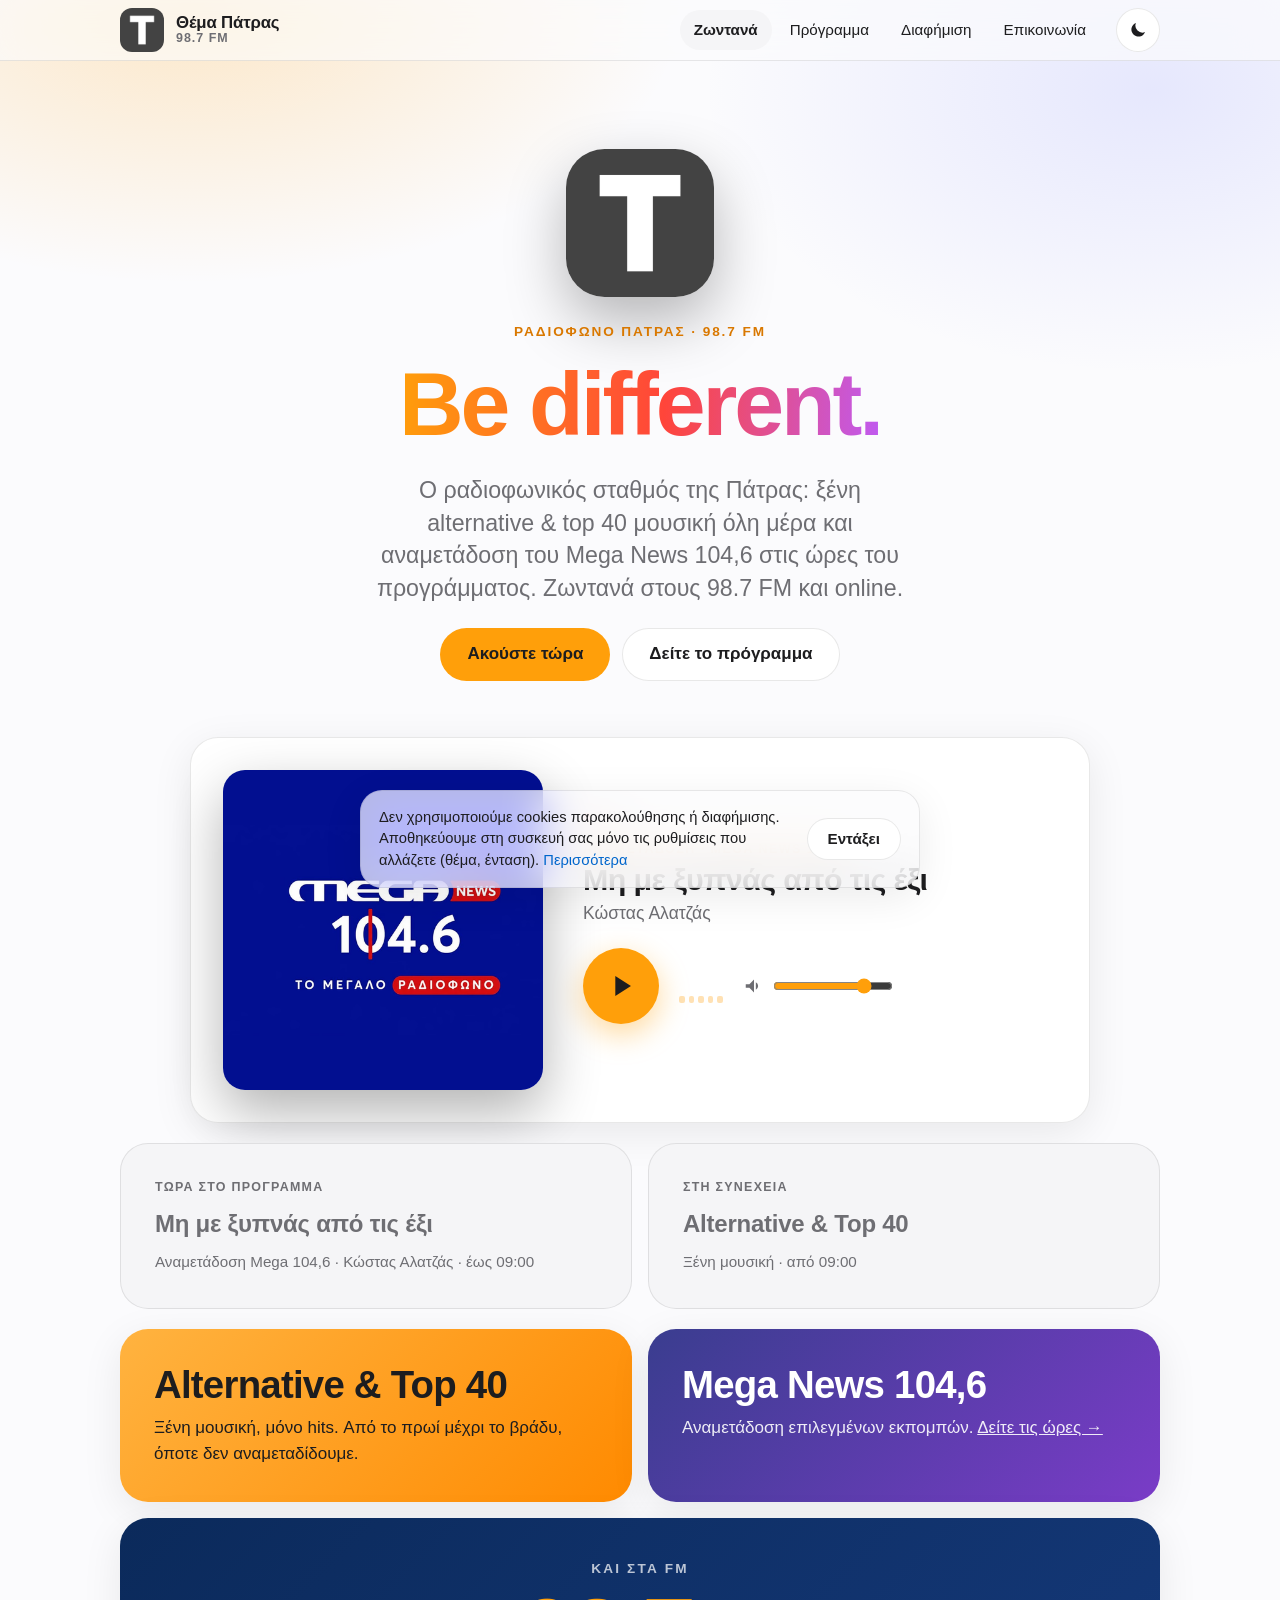
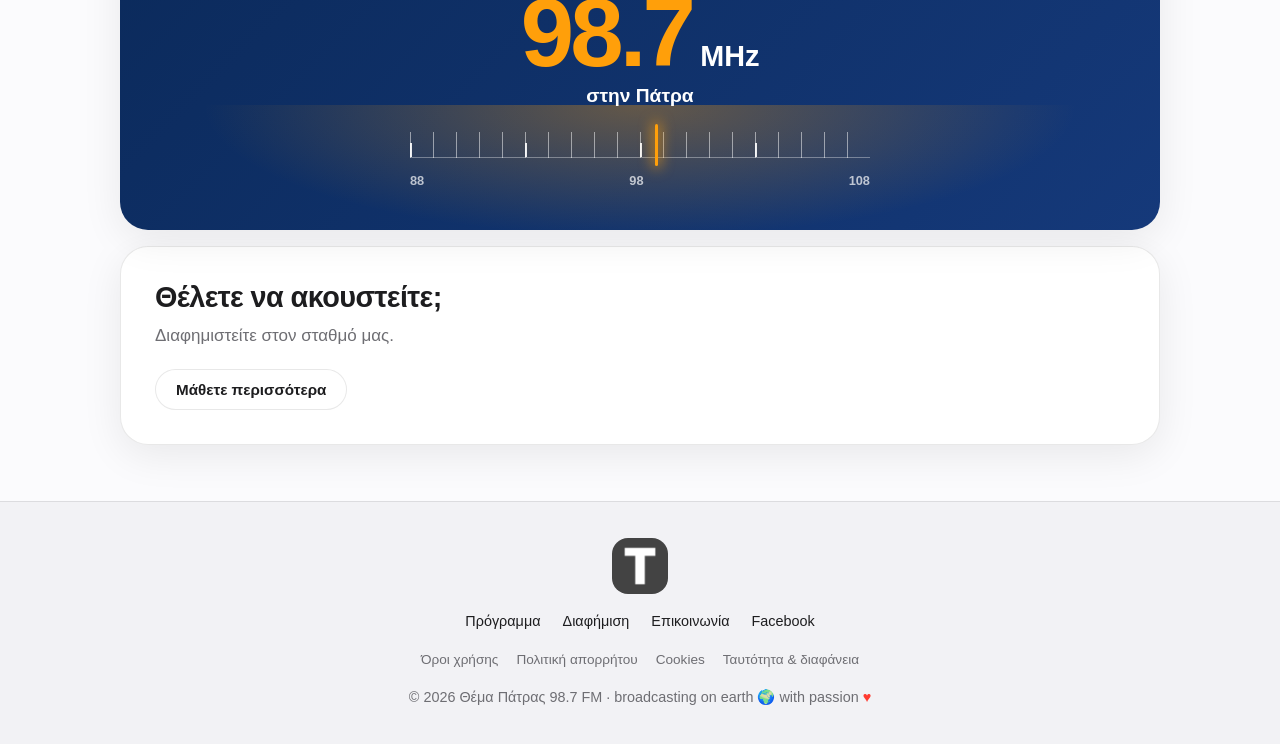
==== commit 9d21a932: "Player: stop αντί για pause (live), LIVE στο lock screen· περιγραφή SEO στο hero Co-Authored-By: Cla" ====
--- a/index.html
+++ b/index.html
@@ -8,6 +8,7 @@
 <meta name="robots" content="index,follow,max-image-preview:large">
 <link rel="canonical" href="https://themapatras.gr/">
 <meta name="google-site-verification" content="m3Zw3w_O_yiJUSuFVRw_NWfstfQjdAw9A45Jegm-8Cs">
+<meta name="google-site-verification" content="yTBYfgMC26Wfd1XUpqg7AM-ij6wWCcRrdTERNCoykKg">
 <meta name="theme-color" content="#fbfbfd">
 <meta name="color-scheme" content="light dark">
 <meta name="apple-mobile-web-app-capable" content="yes">
@@ -75,9 +76,9 @@
 <section class="view" id="v-home" data-title="Θέμα Πάτρας 98.7 FM · Ραδιόφωνο Πάτρας, ακούστε ζωντανά" data-desc="Ακούστε ζωντανά το Θέμα Πάτρας 98.7 FM, ραδιόφωνο της Πάτρας με ξένη alternative και top 40 μουσική και αναμετάδοση του Mega News 104,6. Στους 98.7 FM και online.">
   <div class="hero">
     <img class="hero-mark" src="/images/mark.png" width="120" height="120" alt="Λογότυπο Θέμα Πάτρας">
-    <p class="eyebrow">98.7 FM · Πάτρα</p>
+    <p class="eyebrow">Ραδιόφωνο Πάτρας · 98.7 FM</p>
     <h1 tabindex="-1">Be different.</h1>
-    <p class="lead">Ξένη alternative &amp; top 40 μουσική όλη μέρα. Και αναμετάδοση του Mega News 104,6 στις ώρες του προγράμματος.</p>
+    <p class="lead">Ο ραδιοφωνικός σταθμός της Πάτρας: ξένη alternative &amp; top 40 μουσική όλη μέρα και αναμετάδοση του Mega News 104,6 στις ώρες του προγράμματος. Ζωντανά στους 98.7 FM και online.</p>
     <div class="cta">
       <button class="btn primary" type="button" data-play id="hero-play">Ακούστε τώρα</button>
       <a class="btn" href="/programma/">Δείτε το πρόγραμμα</a>
@@ -92,9 +93,9 @@
       <p class="title" id="title" aria-live="polite">Πατήστε play για να ακούσετε</p>
       <p class="artist" id="artist"></p>
       <div class="controls">
-        <button id="play" class="play" type="button" aria-label="Αναπαραγωγή" data-play>
+        <button id="play" class="play" type="button" aria-label="Αναπαραγωγή ζωντανά" data-play>
           <svg class="i-play" viewBox="0 0 24 24" aria-hidden="true"><path d="M8 5v14l11-7z"/></svg>
-          <svg class="i-pause" viewBox="0 0 24 24" aria-hidden="true"><path d="M6 5h4v14H6zM14 5h4v14h-4z"/></svg>
+          <svg class="i-pause" viewBox="0 0 24 24" aria-hidden="true"><path d="M7 7h10v10H7z"/></svg>
           <span class="spin" aria-hidden="true"></span>
         </button>
         <div class="eq" aria-hidden="true"><b></b><b></b><b></b><b></b><b></b></div>
@@ -123,10 +124,6 @@
     </div>
     <article class="tile wide reveal"><h2>Θέλετε να ακουστείτε;</h2><p>Διαφημιστείτε στον σταθμό μας.</p><a class="btn small" href="/diafimisi/">Μάθετε περισσότερα</a></article>
   </div>
-  <section class="about reveal">
-    <h2>Ραδιόφωνο στην Πάτρα, στους 98.7 FM</h2>
-    <p>Το Θέμα Πάτρας 98.7 FM είναι ραδιοφωνικός σταθμός της Πάτρας. Παίζει ξένη alternative και top 40 μουσική και αναμεταδίδει επιλεγμένες εκπομπές του Mega News 104,6 στις ώρες του προγράμματος. Μπορείτε να μας ακούσετε στους 98.7 FM στην Πάτρα ή ζωντανά εδώ, από κινητό, tablet και υπολογιστή.</p>
-  </section>
 </section>
 
 <!-- ============ ΠΡΟΓΡΑΜΜΑ ============ -->
@@ -320,9 +317,9 @@
 <div class="mini" id="mini" role="region" aria-label="Ζωντανό ραδιόφωνο">
   <img id="mart" src="/images/mark.png" width="48" height="48" alt="">
   <a class="mtxt" href="/" aria-label="Μετάβαση στο player"><b id="mtitle">Θέμα Πάτρας 98.7</b><span id="martist">Πατήστε play</span></a>
-  <button class="play sm" id="mini-play" type="button" aria-label="Αναπαραγωγή" data-play>
+  <button class="play sm" id="mini-play" type="button" aria-label="Αναπαραγωγή ζωντανά" data-play>
     <svg class="i-play" viewBox="0 0 24 24" aria-hidden="true"><path d="M8 5v14l11-7z"/></svg>
-    <svg class="i-pause" viewBox="0 0 24 24" aria-hidden="true"><path d="M6 5h4v14H6zM14 5h4v14h-4z"/></svg>
+    <svg class="i-pause" viewBox="0 0 24 24" aria-hidden="true"><path d="M7 7h10v10H7z"/></svg>
     <span class="spin" aria-hidden="true"></span>
   </button>
 </div>
--- a/style.css
+++ b/style.css
@@ -315,6 +315,3 @@
 .cnote{font-size:.85rem;color:var(--muted);line-height:1.45;margin:4px 0 0}
 #cform select{width:100%;font:inherit;font-size:16px;font-weight:400;padding:13px 14px;border-radius:14px;border:1px solid var(--line);background:var(--card2);color:var(--text)}
 
-.about{max-width:760px;margin:40px auto 0;padding:0 4px;text-align:center}
-.about h2{font-size:1.15rem;margin:0 0 8px}
-.about p{color:var(--muted);line-height:1.6;margin:0}
